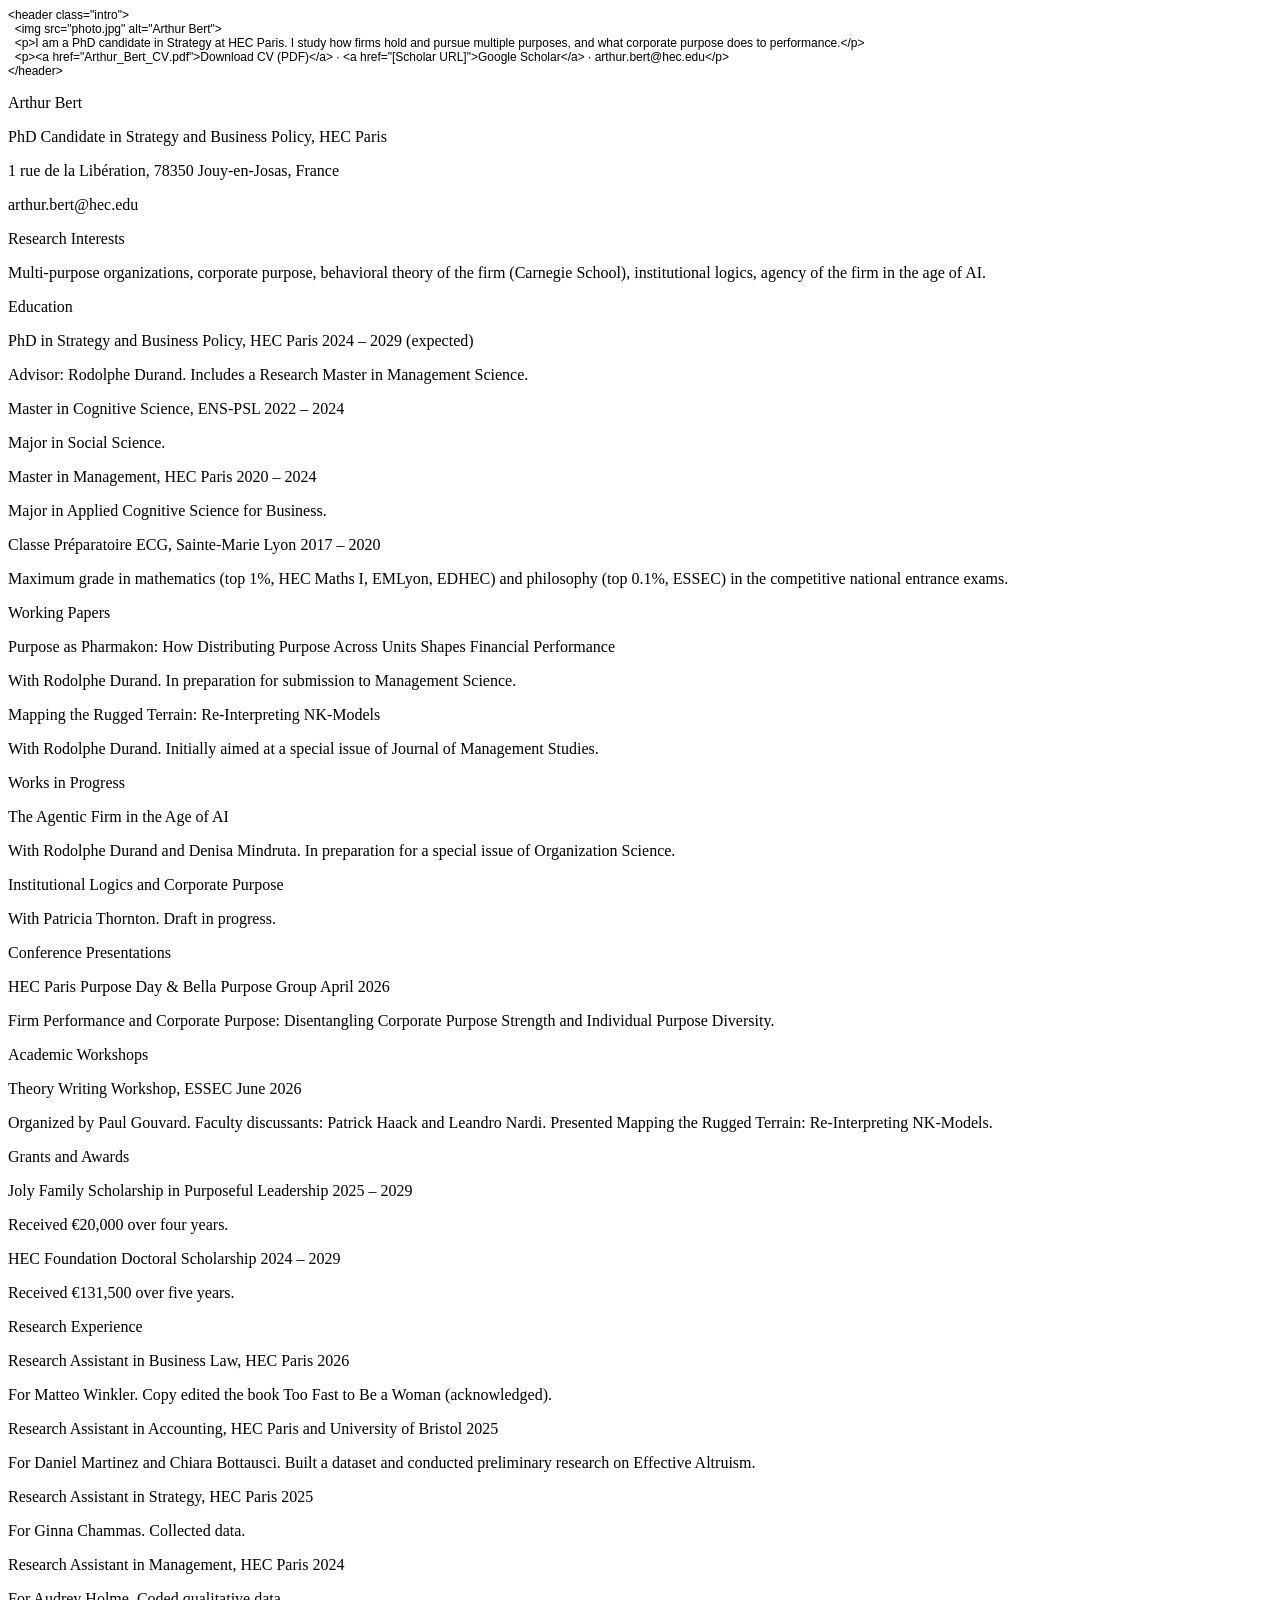
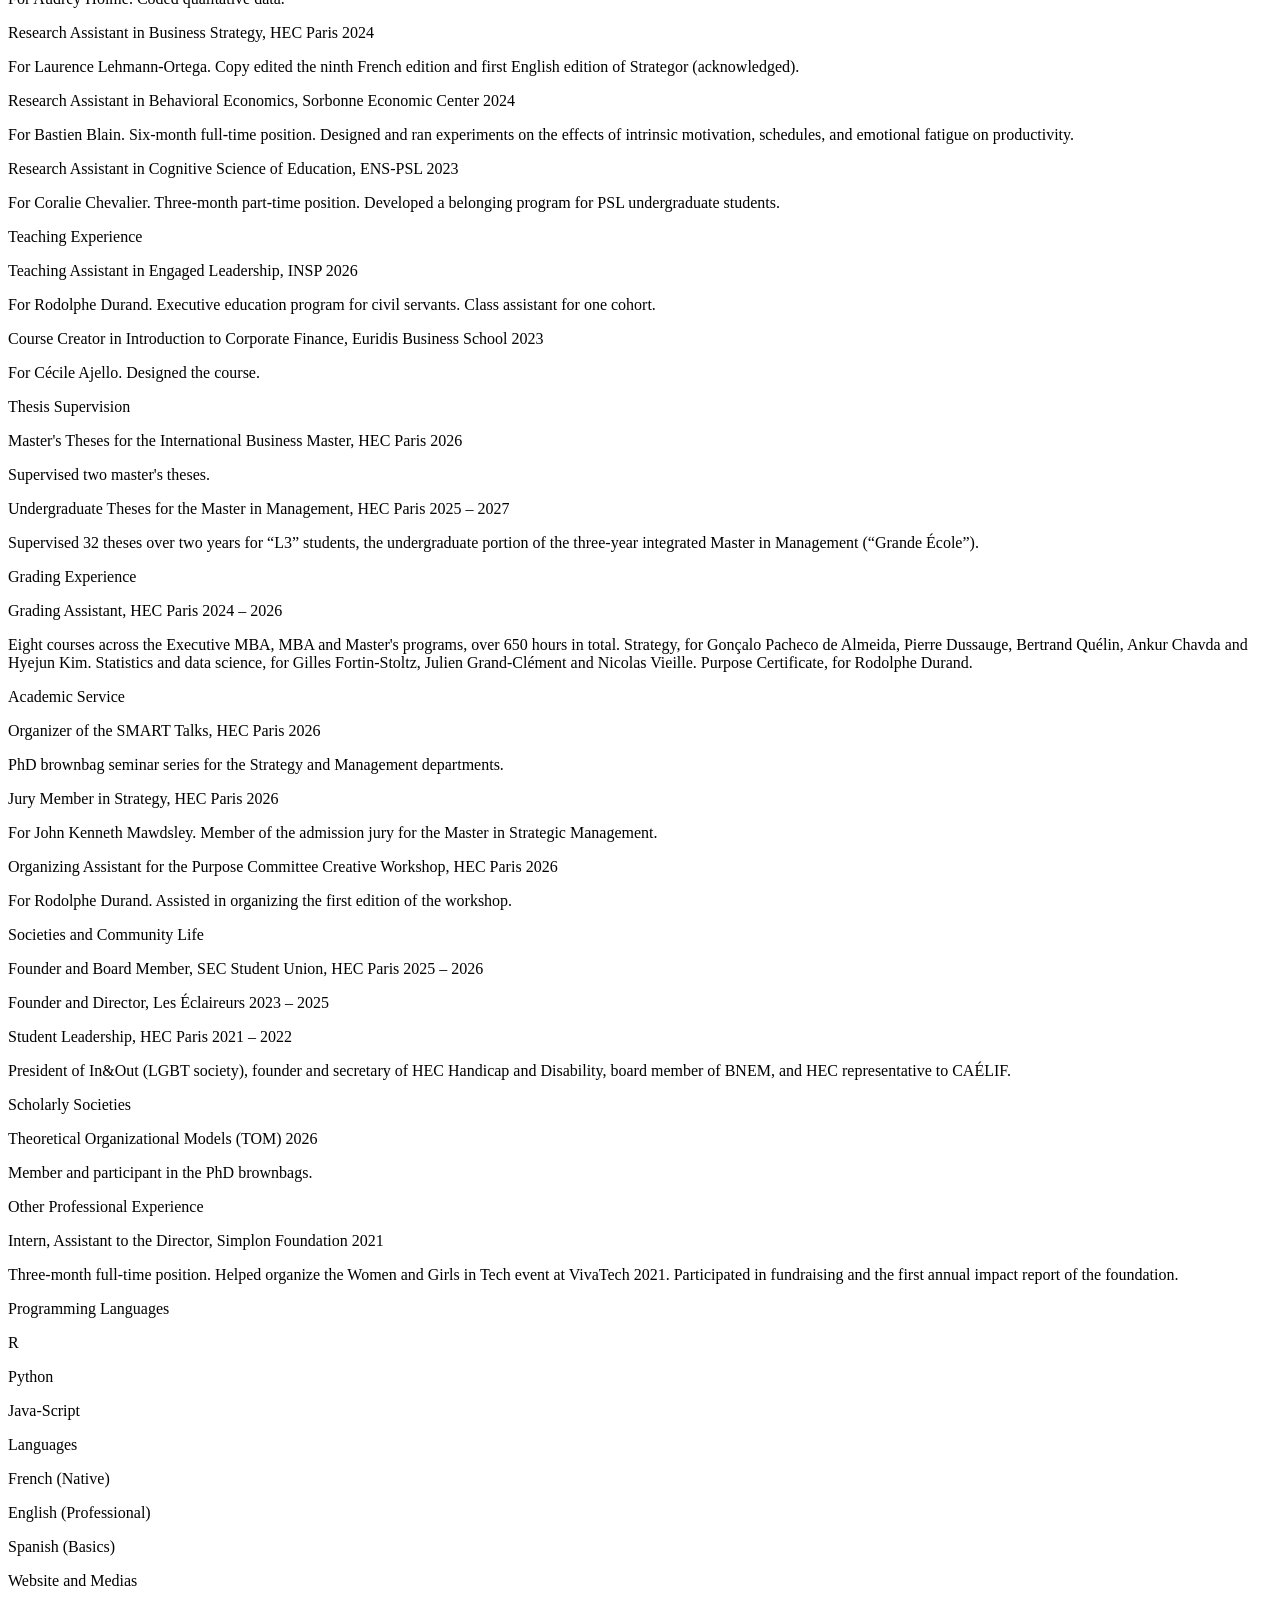
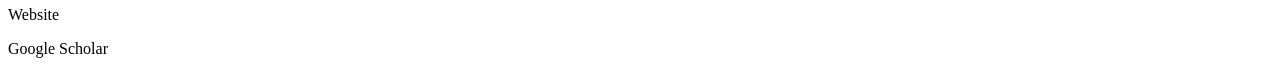
==== index.html @ 5ebb6bac "Add files via upload" ====
<!DOCTYPE html>
<html xmlns="http://www.w3.org/1999/xhtml">
<head>
  <meta charset="utf-8" />
  <meta name="generator" content="pandoc 3.12.1" />
  <meta name="viewport" content="width=device-width, initial-scale=1.0, user-scalable=yes" />
  <title>Arthur Bert</title>
  <style>
    /* Default styles provided by pandoc.
    ** See https://pandoc.org/MANUAL.html#variables-for-html for config info.
    */
    span.smallcaps{font-variant: small-caps;}
    div.columns{display: flex; gap: 1.5em;}
    div.column{flex: auto;}
    @media screen {
    div.columns{gap: min(4vw, 1.5em);}
    div.column{overflow-x: auto;}
    }
    div.hanging-indent{margin-left: 1.5em; text-indent: -1.5em;}
    /* The extra [class] is a hack that increases specificity enough to
       override a similar rule in reveal.js */
    ul.task-list[class]{list-style: none;}
    ul.task-list li input[type="checkbox"] {
      font-size: inherit;
      width: 0.8em;
      margin: 0 0.8em 0.2em -1.6em;
      vertical-align: middle;
    }
  </style>
  <link rel="stylesheet" href="style.css" />
</head>
<body>
<!DOCTYPE html PUBLIC "-//W3C//DTD HTML 4.01//EN" "http://www.w3.org/TR/html4/strict.dtd">
<html>
<head>
  <meta http-equiv="Content-Type" content="text/html; charset=utf-8">
  <meta http-equiv="Content-Style-Type" content="text/css">
  <title></title>
  <meta name="Generator" content="Cocoa HTML Writer">
  <meta name="CocoaVersion" content="2685.7">
  <style type="text/css">
    p.p1 {margin: 0.0px 0.0px 0.0px 0.0px; font: 12.0px Helvetica; -webkit-text-stroke: #000000}
    span.s1 {font-kerning: none}
  </style>
</head>
<body>
<p class="p1"><span class="s1">&lt;header class="intro"&gt;</span></p>
<p class="p1"><span class="s1"><span class="Apple-converted-space">  </span>&lt;img src="photo.jpg" alt="Arthur Bert"&gt;</span></p>
<p class="p1"><span class="s1"><span class="Apple-converted-space">  </span>&lt;p&gt;I am a PhD candidate in Strategy at HEC Paris. I study how firms hold and pursue multiple purposes, and what corporate purpose does to performance.&lt;/p&gt;</span></p>
<p class="p1"><span class="s1"><span class="Apple-converted-space">  </span>&lt;p&gt;&lt;a href="Arthur_Bert_CV.pdf"&gt;Download CV (PDF)&lt;/a&gt; · &lt;a href="[Scholar URL]"&gt;Google Scholar&lt;/a&gt; · arthur.bert@hec.edu&lt;/p&gt;</span></p>
<p class="p1"><span class="s1">&lt;/header&gt;</span></p>
</body>
</html>
<div data-custom-style="CV Name">
<p>Arthur Bert</p>
</div>
<div data-custom-style="CV Contact">
<p>PhD Candidate in Strategy and Business Policy, HEC Paris</p>
</div>
<div data-custom-style="CV Contact">
<p>1 rue de la Libération, 78350 Jouy-en-Josas, France</p>
</div>
<div data-custom-style="CV Contact">
<p>arthur.bert@hec.edu</p>
</div>
<div data-custom-style="CV Section Title">
<p>Research Interests</p>
</div>
<div data-custom-style="CV Paragraph Text">
<p>Multi-purpose organizations, corporate purpose, behavioral theory of
the firm (Carnegie School), institutional logics, agency of the firm in
the age of AI.</p>
</div>
<div data-custom-style="CV Section Title">
<p>Education</p>
</div>
<div data-custom-style="CV Line">
<p><span data-custom-style="CV Line Title">PhD in Strategy and Business
Policy, HEC Paris</span> <span data-custom-style="CV Dates">2024 – 2029
(expected)</span></p>
</div>
<div data-custom-style="CV Line Text">
<p>Advisor: <span data-custom-style="CV Professor">Rodolphe
Durand</span>. Includes a Research Master in Management Science.</p>
</div>
<div data-custom-style="CV Line">
<p><span data-custom-style="CV Line Title">Master in Cognitive Science,
ENS-PSL</span> <span data-custom-style="CV Dates">2022 – 2024</span></p>
</div>
<div data-custom-style="CV Line Text">
<p>Major in Social Science.</p>
</div>
<div data-custom-style="CV Line">
<p><span data-custom-style="CV Line Title">Master in Management, HEC
Paris</span> <span data-custom-style="CV Dates">2020 – 2024</span></p>
</div>
<div data-custom-style="CV Line Text">
<p>Major in Applied Cognitive Science for Business.</p>
</div>
<div data-custom-style="CV Line">
<p><span data-custom-style="CV Line Title">Classe Préparatoire ECG,
Sainte-Marie Lyon</span> <span data-custom-style="CV Dates">2017 –
2020</span></p>
</div>
<div data-custom-style="CV Line Text">
<p>Maximum grade in mathematics (top 1%, HEC Maths I, EMLyon, EDHEC) and
philosophy (top 0.1%, ESSEC) in the competitive national entrance
exams.</p>
</div>
<div data-custom-style="CV Section Title">
<p>Working Papers</p>
</div>
<div data-custom-style="CV Line">
<p><span data-custom-style="CV Line Title">Purpose as Pharmakon: How
Distributing Purpose Across Units Shapes Financial
Performance</span></p>
</div>
<div data-custom-style="CV Line Text">
<p>With <span data-custom-style="CV Professor">Rodolphe Durand</span>.
In preparation for submission to <span
data-custom-style="Emphasis">Management Science</span>.</p>
</div>
<div data-custom-style="CV Line">
<p><span data-custom-style="CV Line Title">Mapping the Rugged Terrain:
Re-Interpreting NK-Models</span></p>
</div>
<div data-custom-style="CV Line Text">
<p>With <span data-custom-style="CV Professor">Rodolphe Durand</span>.
Initially aimed at a special issue of <span
data-custom-style="Emphasis">Journal of Management Studies</span>.</p>
</div>
<div data-custom-style="CV Section Title">
<p>Works in Progress</p>
</div>
<div data-custom-style="CV Line">
<p><span data-custom-style="CV Line Title">The Agentic Firm in the Age
of AI</span></p>
</div>
<div data-custom-style="CV Line Text">
<p>With <span data-custom-style="CV Professor">Rodolphe Durand</span>
and <span data-custom-style="CV Professor">Denisa Mindruta</span>. In
preparation for a special issue of <span
data-custom-style="Emphasis">Organization Science</span>.</p>
</div>
<div data-custom-style="CV Line">
<p><span data-custom-style="CV Line Title">Institutional Logics and
Corporate Purpose</span></p>
</div>
<div data-custom-style="CV Line Text">
<p>With <span data-custom-style="CV Professor">Patricia Thornton</span>.
Draft in progress.</p>
</div>
<div data-custom-style="CV Section Title">
<p>Conference Presentations</p>
</div>
<div data-custom-style="CV Line">
<p><span data-custom-style="CV Line Title">HEC Paris Purpose Day &amp;
Bella Purpose Group</span> <span data-custom-style="CV Dates">April
2026</span></p>
</div>
<div data-custom-style="CV Line Text">
<p><span data-custom-style="Emphasis">Firm Performance and Corporate
Purpose: Disentangling Corporate Purpose Strength and Individual Purpose
Diversity</span>.</p>
</div>
<div data-custom-style="CV Section Title">
<p>Academic Workshops</p>
</div>
<div data-custom-style="CV Line">
<p><span data-custom-style="CV Line Title">Theory Writing Workshop,
ESSEC</span> <span data-custom-style="CV Dates">June 2026</span></p>
</div>
<div data-custom-style="CV Line Text">
<p>Organized by <span data-custom-style="CV Professor">Paul
Gouvard</span>. Faculty discussants: <span
data-custom-style="CV Professor">Patrick Haack</span> and <span
data-custom-style="CV Professor">Leandro Nardi</span>. Presented <span
data-custom-style="Emphasis">Mapping the Rugged Terrain: Re-Interpreting
NK-Models</span>.</p>
</div>
<div data-custom-style="CV Section Title">
<p>Grants and Awards</p>
</div>
<div data-custom-style="CV Line">
<p><span data-custom-style="CV Line Title">Joly Family Scholarship in
Purposeful Leadership</span> <span data-custom-style="CV Dates">2025 –
2029</span></p>
</div>
<div data-custom-style="CV Line Text">
<p>Received €20,000 over four years.</p>
</div>
<div data-custom-style="CV Line">
<p><span data-custom-style="CV Line Title">HEC Foundation Doctoral
Scholarship</span> <span data-custom-style="CV Dates">2024 –
2029</span></p>
</div>
<div data-custom-style="CV Line Text">
<p>Received €131,500 over five years.</p>
</div>
<div data-custom-style="CV Section Title">
<p>Research Experience</p>
</div>
<div data-custom-style="CV Line">
<p><span data-custom-style="CV Line Title">Research Assistant in
Business Law, HEC Paris</span> <span
data-custom-style="CV Dates">2026</span></p>
</div>
<div data-custom-style="CV Line Text">
<p>For <span data-custom-style="CV Professor">Matteo Winkler</span>.
Copy edited the book <span data-custom-style="Emphasis">Too Fast to Be a
Woman</span> (acknowledged).</p>
</div>
<div data-custom-style="CV Line">
<p><span data-custom-style="CV Line Title">Research Assistant in
Accounting, HEC Paris and University of Bristol</span> <span
data-custom-style="CV Dates">2025</span></p>
</div>
<div data-custom-style="CV Line Text">
<p>For <span data-custom-style="CV Professor">Daniel Martinez</span> and
<span data-custom-style="CV Professor">Chiara Bottausci</span>. Built a
dataset and conducted preliminary research on Effective Altruism.</p>
</div>
<div data-custom-style="CV Line">
<p><span data-custom-style="CV Line Title">Research Assistant in
Strategy, HEC Paris</span> <span
data-custom-style="CV Dates">2025</span></p>
</div>
<div data-custom-style="CV Line Text">
<p>For <span data-custom-style="CV Professor">Ginna Chammas</span>.
Collected data.</p>
</div>
<div data-custom-style="CV Line">
<p><span data-custom-style="CV Line Title">Research Assistant in
Management, HEC Paris</span> <span
data-custom-style="CV Dates">2024</span></p>
</div>
<div data-custom-style="CV Line Text">
<p>For <span data-custom-style="CV Professor">Audrey Holme</span>. Coded
qualitative data.</p>
</div>
<div data-custom-style="CV Line">
<p><span data-custom-style="CV Line Title">Research Assistant in
Business Strategy, HEC Paris</span> <span
data-custom-style="CV Dates">2024</span></p>
</div>
<div data-custom-style="CV Line Text">
<p>For <span data-custom-style="CV Professor">Laurence
Lehmann-Ortega</span>. Copy edited the ninth French edition and first
English edition of <span data-custom-style="Emphasis">Strategor</span>
(acknowledged).</p>
</div>
<div data-custom-style="CV Line">
<p><span data-custom-style="CV Line Title">Research Assistant in
Behavioral Economics, Sorbonne Economic Center</span> <span
data-custom-style="CV Dates">2024</span></p>
</div>
<div data-custom-style="CV Line Text">
<p>For <span data-custom-style="CV Professor">Bastien Blain</span>.
Six-month full-time position. Designed and ran experiments on the
effects of intrinsic motivation, schedules, and emotional fatigue on
productivity.</p>
</div>
<div data-custom-style="CV Line">
<p><span data-custom-style="CV Line Title">Research Assistant in
Cognitive Science of Education, ENS-PSL</span> <span
data-custom-style="CV Dates">2023</span></p>
</div>
<div data-custom-style="CV Line Text">
<p>For <span data-custom-style="CV Professor">Coralie Chevalier</span>.
Three-month part-time position. Developed a belonging program for PSL
undergraduate students.</p>
</div>
<div data-custom-style="CV Section Title">
<p>Teaching Experience</p>
</div>
<div data-custom-style="CV Line">
<p><span data-custom-style="CV Line Title">Teaching Assistant in Engaged
Leadership, INSP</span> <span
data-custom-style="CV Dates">2026</span></p>
</div>
<div data-custom-style="CV Line Text">
<p>For <span data-custom-style="CV Professor">Rodolphe Durand</span>.
Executive education program for civil servants. Class assistant for one
cohort.</p>
</div>
<div data-custom-style="CV Line">
<p><span data-custom-style="CV Line Title">Course Creator in
Introduction to Corporate Finance, Euridis Business School</span> <span
data-custom-style="CV Dates">2023</span></p>
</div>
<div data-custom-style="CV Line Text">
<p>For <span data-custom-style="CV Professor">Cécile Ajello</span>.
Designed the course.</p>
</div>
<div data-custom-style="CV Section Title">
<p>Thesis Supervision</p>
</div>
<div data-custom-style="CV Line">
<p><span data-custom-style="CV Line Title">Master's Theses for the
International Business Master, HEC Paris</span> <span
data-custom-style="CV Dates">2026</span></p>
</div>
<div data-custom-style="CV Line Text">
<p>Supervised two master's theses.</p>
</div>
<div data-custom-style="CV Line">
<p><span data-custom-style="CV Line Title">Undergraduate Theses for the
Master in Management, HEC Paris</span> <span
data-custom-style="CV Dates">2025 – 2027</span></p>
</div>
<div data-custom-style="CV Line Text">
<p>Supervised 32 theses over two years for “L3” students, the
undergraduate portion of the three-year integrated Master in Management
(“Grande École”).</p>
</div>
<div data-custom-style="CV Section Title">
<p>Grading Experience</p>
</div>
<div data-custom-style="CV Line">
<p><span data-custom-style="CV Line Title">Grading Assistant, HEC
Paris</span> <span data-custom-style="CV Dates">2024 – 2026</span></p>
</div>
<div data-custom-style="CV Line Text">
<p>Eight courses across the Executive MBA, MBA and Master's programs,
over 650 hours in total. Strategy, for <span
data-custom-style="CV Professor">Gonçalo Pacheco de Almeida</span>,
<span data-custom-style="CV Professor">Pierre Dussauge</span>, <span
data-custom-style="CV Professor">Bertrand Quélin</span>, <span
data-custom-style="CV Professor">Ankur Chavda</span> and <span
data-custom-style="CV Professor">Hyejun Kim</span>. Statistics and data
science, for <span data-custom-style="CV Professor">Gilles
Fortin-Stoltz</span>, <span data-custom-style="CV Professor">Julien
Grand-Clément</span> and <span data-custom-style="CV Professor">Nicolas
Vieille</span>. Purpose Certificate, for <span
data-custom-style="CV Professor">Rodolphe Durand</span>.</p>
</div>
<div data-custom-style="CV Section Title">
<p>Academic Service</p>
</div>
<div data-custom-style="CV Line">
<p><span data-custom-style="CV Line Title">Organizer of the SMART Talks,
HEC Paris</span> <span data-custom-style="CV Dates">2026</span></p>
</div>
<div data-custom-style="CV Line Text">
<p>PhD brownbag seminar series for the Strategy and Management
departments.</p>
</div>
<div data-custom-style="CV Line">
<p><span data-custom-style="CV Line Title">Jury Member in Strategy, HEC
Paris</span> <span data-custom-style="CV Dates">2026</span></p>
</div>
<div data-custom-style="CV Line Text">
<p>For <span data-custom-style="CV Professor">John Kenneth
Mawdsley</span>. Member of the admission jury for the Master in
Strategic Management.</p>
</div>
<div data-custom-style="CV Line">
<p><span data-custom-style="CV Line Title">Organizing Assistant for the
Purpose Committee Creative Workshop, HEC Paris</span> <span
data-custom-style="CV Dates">2026</span></p>
</div>
<div data-custom-style="CV Line Text">
<p>For <span data-custom-style="CV Professor">Rodolphe Durand</span>.
Assisted in organizing the first edition of the workshop.</p>
</div>
<div data-custom-style="CV Section Title">
<p>Societies and Community Life</p>
</div>
<div data-custom-style="CV Line">
<p><span data-custom-style="CV Line Title">Founder and Board Member, SEC
Student Union, HEC Paris</span> <span data-custom-style="CV Dates">2025
– 2026</span></p>
</div>
<div data-custom-style="CV Line">
<p><span data-custom-style="CV Line Title">Founder and Director, Les
Éclaireurs</span> <span data-custom-style="CV Dates">2023 –
2025</span></p>
</div>
<div data-custom-style="CV Line">
<p><span data-custom-style="CV Line Title">Student Leadership, HEC
Paris</span> <span data-custom-style="CV Dates">2021 – 2022</span></p>
</div>
<div data-custom-style="CV Line Text">
<p>President of In&amp;Out (LGBT society), founder and secretary of HEC
Handicap and Disability, board member of BNEM, and HEC representative to
CAÉLIF.</p>
</div>
<div data-custom-style="CV Section Title">
<p>Scholarly Societies</p>
</div>
<div data-custom-style="CV Line">
<p><span data-custom-style="CV Line Title">Theoretical Organizational
Models (TOM)</span> <span data-custom-style="CV Dates">2026</span></p>
</div>
<div data-custom-style="CV Line Text">
<p>Member and participant in the PhD brownbags.</p>
</div>
<div data-custom-style="CV Section Title">
<p>Other Professional Experience</p>
</div>
<div data-custom-style="CV Line">
<p><span data-custom-style="CV Line Title">Intern, Assistant to the
Director, Simplon Foundation</span> <span
data-custom-style="CV Dates">2021</span></p>
</div>
<div data-custom-style="CV Line Text">
<p>Three-month full-time position. Helped organize the Women and Girls
in Tech event at VivaTech 2021. Participated in fundraising and the
first annual impact report of the foundation.</p>
</div>
<div data-custom-style="CV Section Title">
<p>Programming Languages</p>
</div>
<div data-custom-style="CV Line">
<p><span data-custom-style="CV Line Title">R</span></p>
</div>
<div data-custom-style="CV Line Text">
<p><span data-custom-style="CV Line Title">Python</span></p>
</div>
<div data-custom-style="CV Line">
<p><span data-custom-style="CV Line Title">Java-Script</span></p>
</div>
<div data-custom-style="CV Section Title">
<p>Languages</p>
</div>
<div data-custom-style="CV Line">
<p>French (Native)</p>
</div>
<div data-custom-style="CV Line Text">
<p>English (Professional)</p>
</div>
<div data-custom-style="CV Line">
<p>Spanish (Basics)</p>
</div>
<div data-custom-style="CV Section Title">
<p>Website and Medias</p>
</div>
<div data-custom-style="CV Line">
<p>Website</p>
</div>
<div data-custom-style="CV Line Text">
<p>Google Scholar</p>
</div>
</body>
</html>
---- style.css ----
<!DOCTYPE html PUBLIC "-//W3C//DTD HTML 4.01//EN" "http://www.w3.org/TR/html4/strict.dtd">
<html>
<head>
  <meta http-equiv="Content-Type" content="text/html; charset=utf-8">
  <meta http-equiv="Content-Style-Type" content="text/css">
  <title></title>
  <meta name="Generator" content="Cocoa HTML Writer">
  <meta name="CocoaVersion" content="2685.7">
  <style type="text/css">
    p.p1 {margin: 0.0px 0.0px 0.0px 0.0px; font: 12.0px Helvetica}
  </style>
</head>
<body>
<p class="p1">body { max-width: 760px; margin: 3rem auto; padding: 0 16px; font: 17px/1.5 Georgia, serif; color: #222; }</p>
<p class="p1">.intro img { width: 140px; border-radius: 50%; float: right; margin-left: 1rem; }</p>
<p class="p1">[data-custom-style="CV Name"] p { font-size: 2rem; font-variant: small-caps; text-align: center; margin: 0; }</p>
<p class="p1">[data-custom-style="CV Contact"] p { text-align: center; margin: 0; }</p>
<p class="p1">[data-custom-style="CV Section Title"] p { font-variant: small-caps; font-weight: bold; border-bottom: 1px solid #222; margin: 2rem 0 .5rem; }</p>
<p class="p1">[data-custom-style="CV Line"] p { display: flex; justify-content: space-between; gap: 1rem; margin: .8rem 0 0; }</p>
<p class="p1">[data-custom-style="CV Line Title"] { font-weight: bold; }</p>
<p class="p1">[data-custom-style="CV Dates"] { font-style: italic; white-space: nowrap; }</p>
<p class="p1">[data-custom-style="CV Line Text"] p { margin: 0 0 0 1.5rem; }</p>
<p class="p1">[data-custom-style="CV Professor"] { font-variant: small-caps; }</p>
<p class="p1">[data-custom-style="CV Placeholder"] { display: none; }</p>
<p class="p1">@media (max-width: 600px) { [data-custom-style="CV Line"] p { flex-direction: column; gap: 0; } .intro img { float: none; } }</p>
</body>
</html>
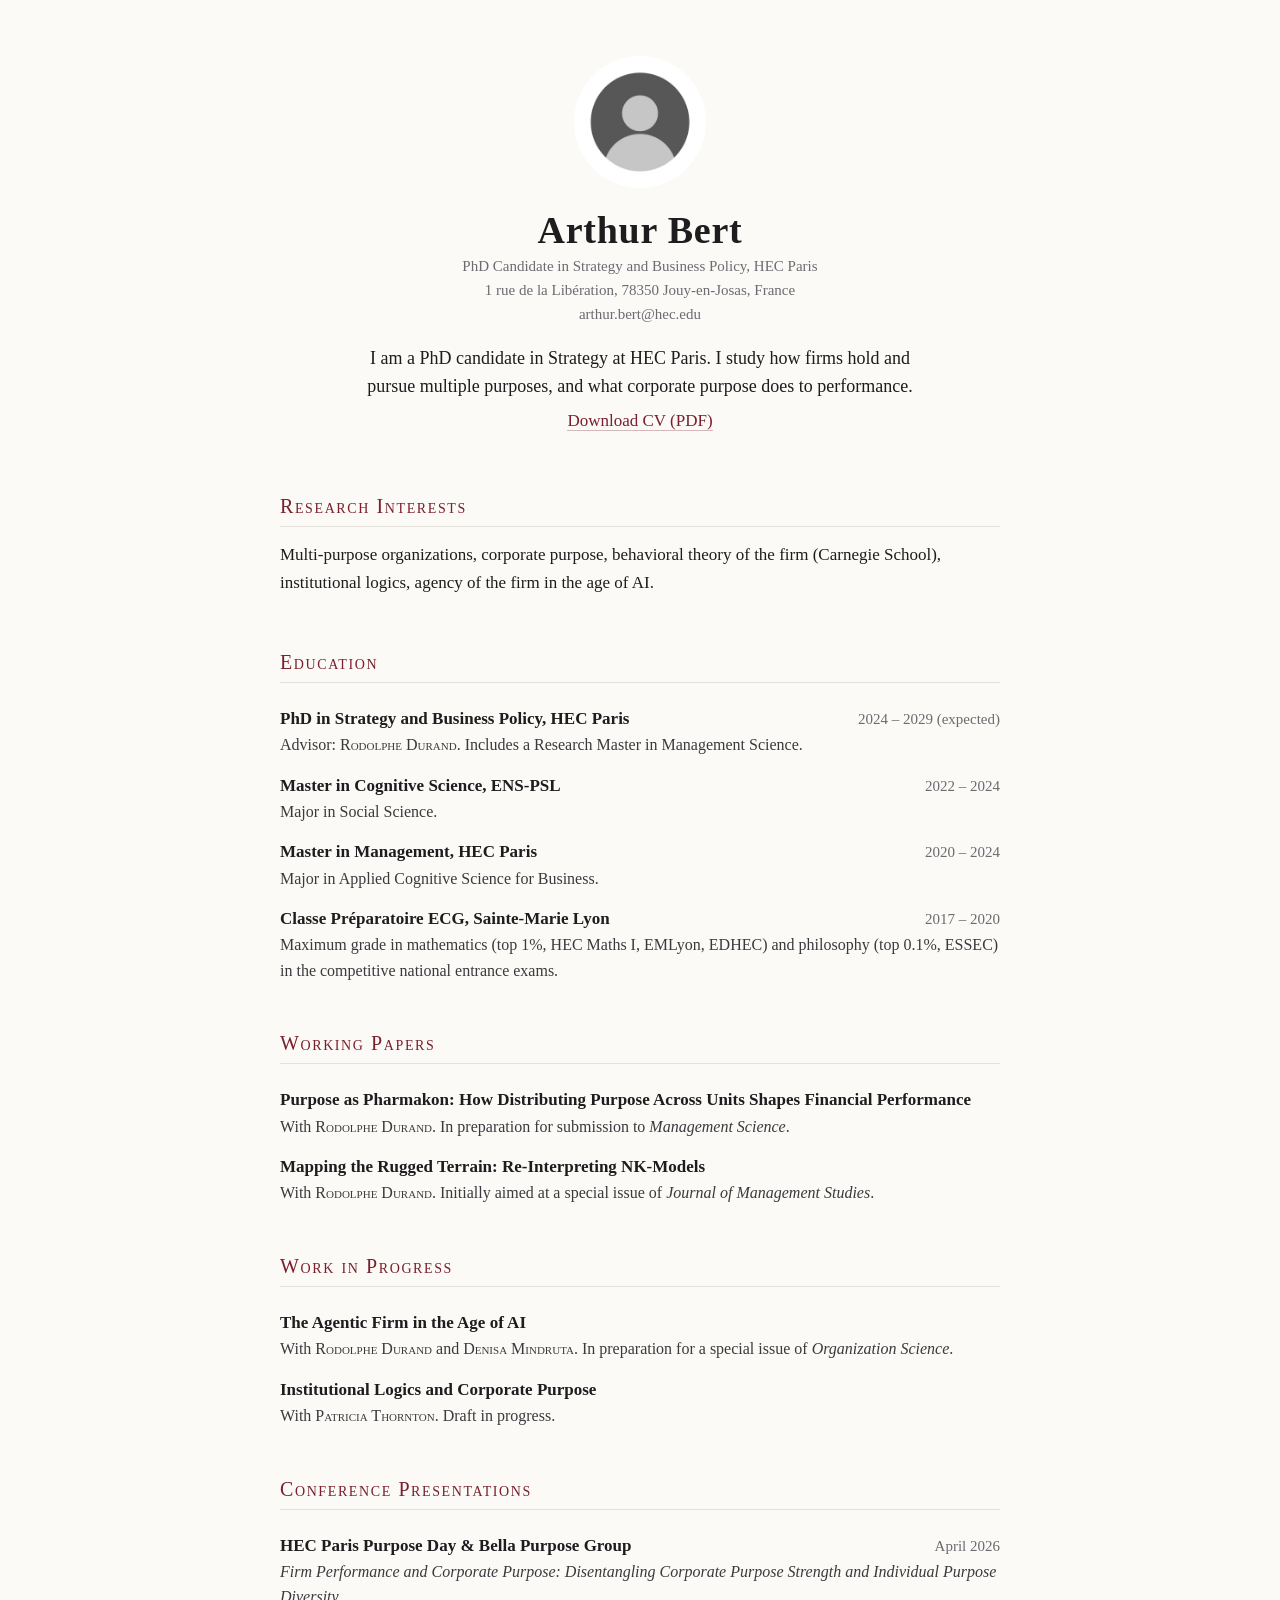
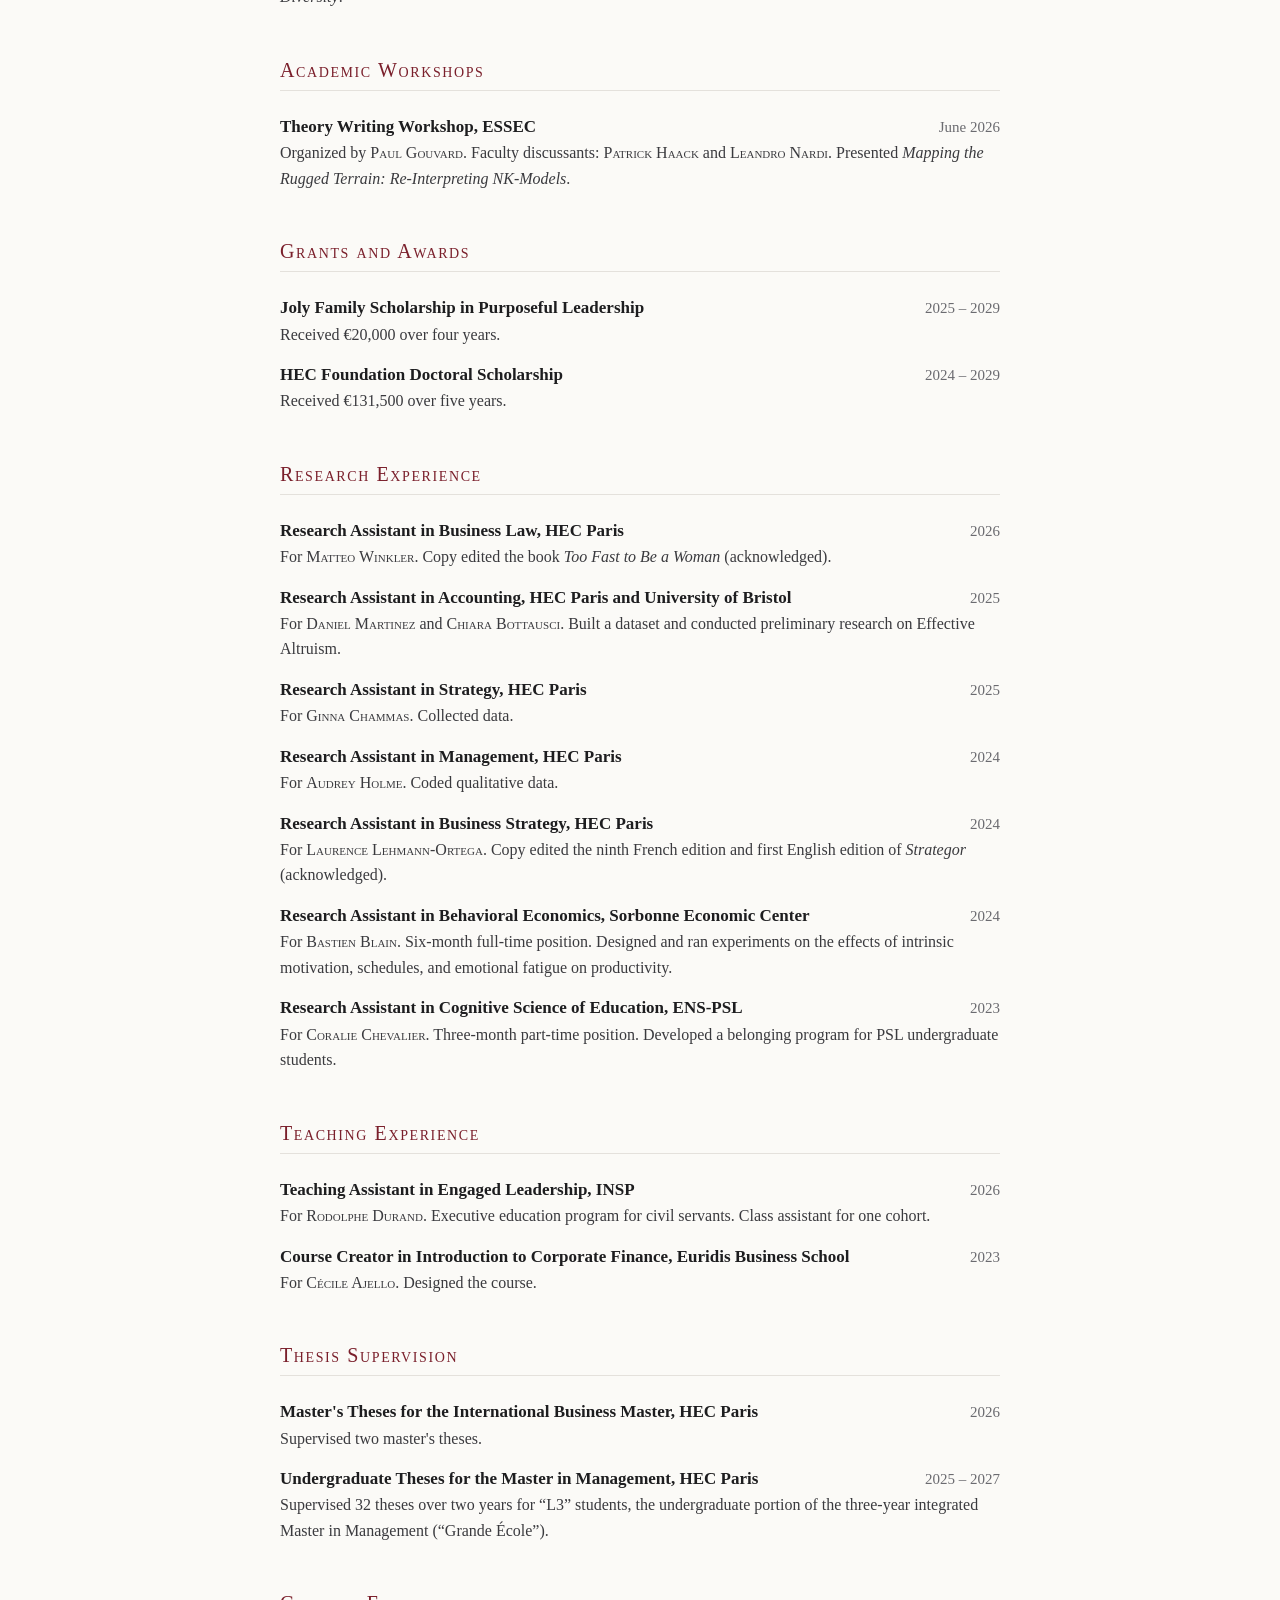
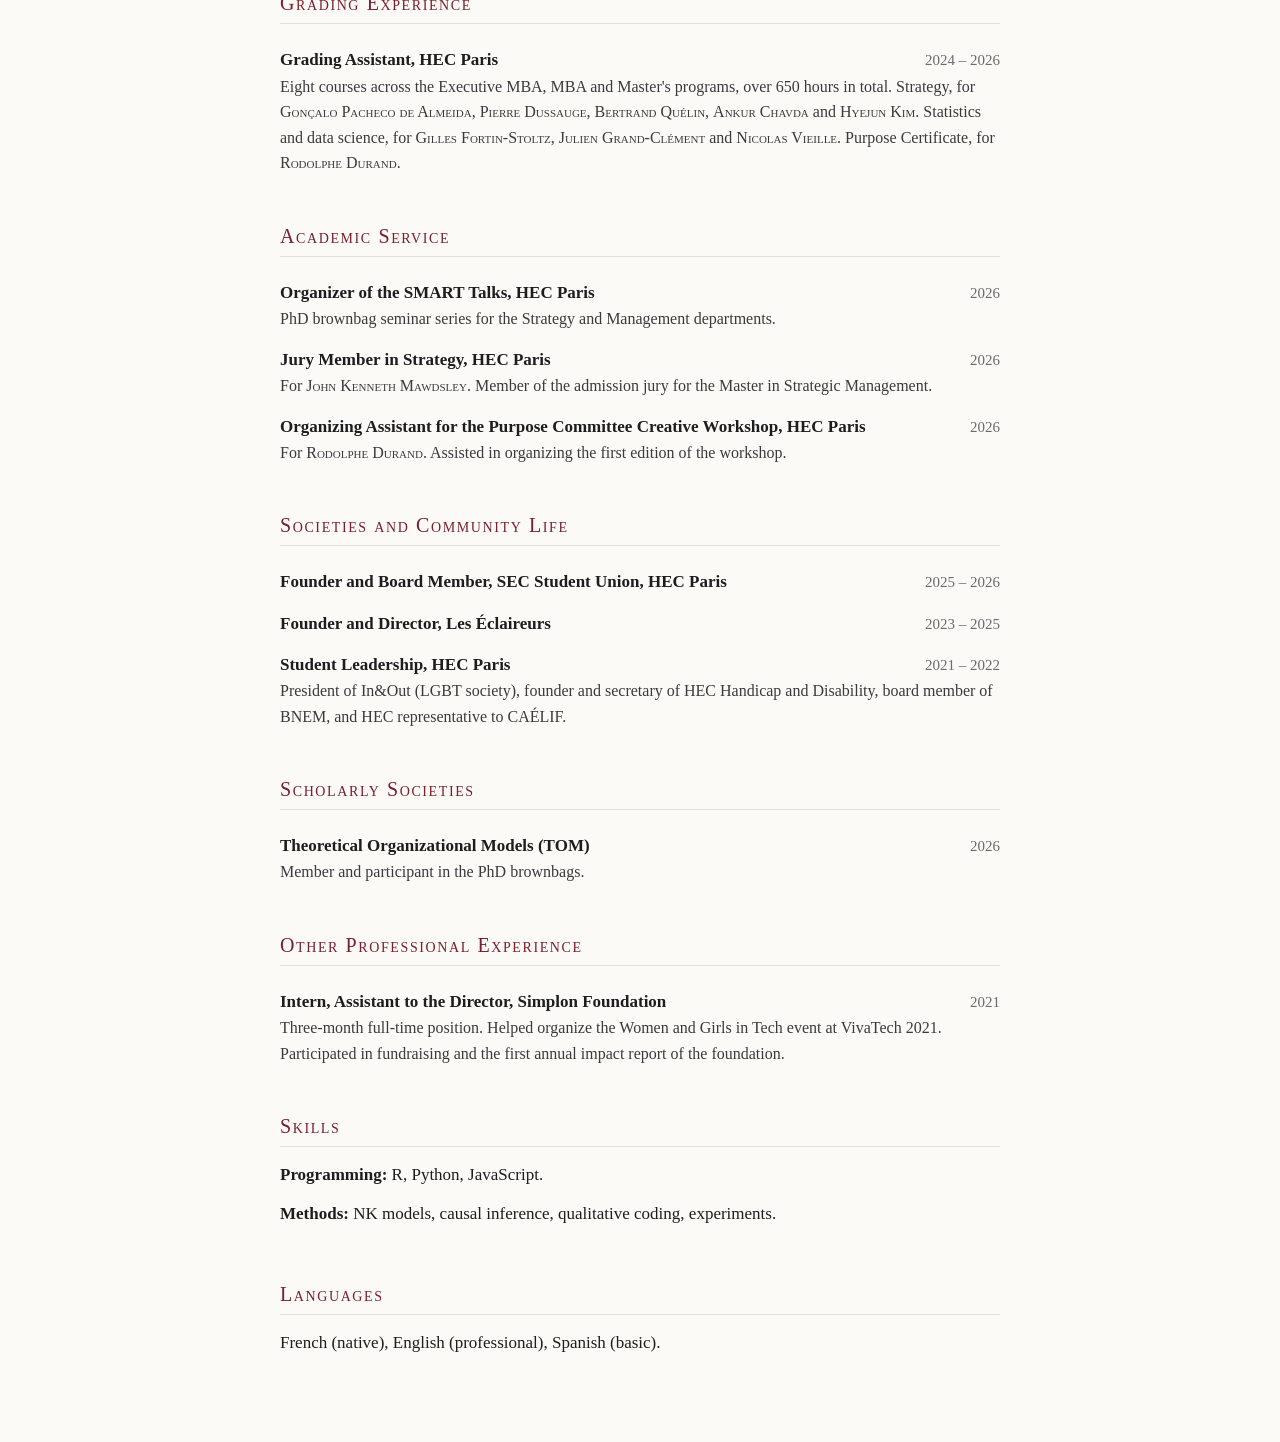
==== commit d8046087: "Add files via upload Update Style and CV" ====
--- a/index.html
+++ b/index.html
@@ -30,27 +30,11 @@
   <link rel="stylesheet" href="style.css" />
 </head>
 <body>
-<!DOCTYPE html PUBLIC "-//W3C//DTD HTML 4.01//EN" "http://www.w3.org/TR/html4/strict.dtd">
-<html>
-<head>
-  <meta http-equiv="Content-Type" content="text/html; charset=utf-8">
-  <meta http-equiv="Content-Style-Type" content="text/css">
-  <title></title>
-  <meta name="Generator" content="Cocoa HTML Writer">
-  <meta name="CocoaVersion" content="2685.7">
-  <style type="text/css">
-    p.p1 {margin: 0.0px 0.0px 0.0px 0.0px; font: 12.0px Helvetica; -webkit-text-stroke: #000000}
-    span.s1 {font-kerning: none}
-  </style>
-</head>
-<body>
-<p class="p1"><span class="s1">&lt;header class="intro"&gt;</span></p>
-<p class="p1"><span class="s1"><span class="Apple-converted-space">  </span>&lt;img src="photo.jpg" alt="Arthur Bert"&gt;</span></p>
-<p class="p1"><span class="s1"><span class="Apple-converted-space">  </span>&lt;p&gt;I am a PhD candidate in Strategy at HEC Paris. I study how firms hold and pursue multiple purposes, and what corporate purpose does to performance.&lt;/p&gt;</span></p>
-<p class="p1"><span class="s1"><span class="Apple-converted-space">  </span>&lt;p&gt;&lt;a href="Arthur_Bert_CV.pdf"&gt;Download CV (PDF)&lt;/a&gt; · &lt;a href="[Scholar URL]"&gt;Google Scholar&lt;/a&gt; · arthur.bert@hec.edu&lt;/p&gt;</span></p>
-<p class="p1"><span class="s1">&lt;/header&gt;</span></p>
-</body>
-</html>
+<header class="intro">
+  <img src="photo.jpg" alt="Arthur Bert">
+  <p class="bio">I am a PhD candidate in Strategy at HEC Paris. I study how firms hold and pursue multiple purposes, and what corporate purpose does to performance.</p>
+  <p class="links"><a href="Arthur_Bert_CV.pdf">Download CV (PDF)</a></p>
+</header>
 <div data-custom-style="CV Name">
 <p>Arthur Bert</p>
 </div>
@@ -62,6 +46,9 @@
 </div>
 <div data-custom-style="CV Contact">
 <p>arthur.bert@hec.edu</p>
+</div>
+<div data-custom-style="CV Contact">
+<p><span data-custom-style="CV Placeholder">[website URL]</span></p>
 </div>
 <div data-custom-style="CV Section Title">
 <p>Research Interests</p>
@@ -130,7 +117,7 @@
 data-custom-style="Emphasis">Journal of Management Studies</span>.</p>
 </div>
 <div data-custom-style="CV Section Title">
-<p>Works in Progress</p>
+<p>Work in Progress</p>
 </div>
 <div data-custom-style="CV Line">
 <p><span data-custom-style="CV Line Title">The Agentic Firm in the Age
@@ -409,37 +396,21 @@
 first annual impact report of the foundation.</p>
 </div>
 <div data-custom-style="CV Section Title">
-<p>Programming Languages</p>
-</div>
-<div data-custom-style="CV Line">
-<p><span data-custom-style="CV Line Title">R</span></p>
-</div>
-<div data-custom-style="CV Line Text">
-<p><span data-custom-style="CV Line Title">Python</span></p>
-</div>
-<div data-custom-style="CV Line">
-<p><span data-custom-style="CV Line Title">Java-Script</span></p>
+<p>Skills</p>
+</div>
+<div data-custom-style="CV Paragraph Text">
+<p><span data-custom-style="CV Line Title">Programming:</span> R,
+Python, JavaScript.</p>
+</div>
+<div data-custom-style="CV Paragraph Text">
+<p><span data-custom-style="CV Line Title">Methods:</span> NK models,
+causal inference, qualitative coding, experiments.</p>
 </div>
 <div data-custom-style="CV Section Title">
 <p>Languages</p>
 </div>
-<div data-custom-style="CV Line">
-<p>French (Native)</p>
-</div>
-<div data-custom-style="CV Line Text">
-<p>English (Professional)</p>
-</div>
-<div data-custom-style="CV Line">
-<p>Spanish (Basics)</p>
-</div>
-<div data-custom-style="CV Section Title">
-<p>Website and Medias</p>
-</div>
-<div data-custom-style="CV Line">
-<p>Website</p>
-</div>
-<div data-custom-style="CV Line Text">
-<p>Google Scholar</p>
+<div data-custom-style="CV Paragraph Text">
+<p>French (native), English (professional), Spanish (basic).</p>
 </div>
 </body>
 </html>
--- a/style.css
+++ b/style.css
@@ -1,27 +1,23 @@
-<!DOCTYPE html PUBLIC "-//W3C//DTD HTML 4.01//EN" "http://www.w3.org/TR/html4/strict.dtd">
-<html>
-<head>
-  <meta http-equiv="Content-Type" content="text/html; charset=utf-8">
-  <meta http-equiv="Content-Style-Type" content="text/css">
-  <title></title>
-  <meta name="Generator" content="Cocoa HTML Writer">
-  <meta name="CocoaVersion" content="2685.7">
-  <style type="text/css">
-    p.p1 {margin: 0.0px 0.0px 0.0px 0.0px; font: 12.0px Helvetica}
-  </style>
-</head>
-<body>
-<p class="p1">body { max-width: 760px; margin: 3rem auto; padding: 0 16px; font: 17px/1.5 Georgia, serif; color: #222; }</p>
-<p class="p1">.intro img { width: 140px; border-radius: 50%; float: right; margin-left: 1rem; }</p>
-<p class="p1">[data-custom-style="CV Name"] p { font-size: 2rem; font-variant: small-caps; text-align: center; margin: 0; }</p>
-<p class="p1">[data-custom-style="CV Contact"] p { text-align: center; margin: 0; }</p>
-<p class="p1">[data-custom-style="CV Section Title"] p { font-variant: small-caps; font-weight: bold; border-bottom: 1px solid #222; margin: 2rem 0 .5rem; }</p>
-<p class="p1">[data-custom-style="CV Line"] p { display: flex; justify-content: space-between; gap: 1rem; margin: .8rem 0 0; }</p>
-<p class="p1">[data-custom-style="CV Line Title"] { font-weight: bold; }</p>
-<p class="p1">[data-custom-style="CV Dates"] { font-style: italic; white-space: nowrap; }</p>
-<p class="p1">[data-custom-style="CV Line Text"] p { margin: 0 0 0 1.5rem; }</p>
-<p class="p1">[data-custom-style="CV Professor"] { font-variant: small-caps; }</p>
-<p class="p1">[data-custom-style="CV Placeholder"] { display: none; }</p>
-<p class="p1">@media (max-width: 600px) { [data-custom-style="CV Line"] p { flex-direction: column; gap: 0; } .intro img { float: none; } }</p>
-</body>
-</html>
+:root { --ink: #1d1d1f; --muted: #6b6b70; --accent: #7a1f2b; --rule: #e4e1dc; --bg: #fbfaf7; }
+html { background: var(--bg); }
+body { max-width: 720px; margin: 0 auto; padding: 56px 20px 80px; font: 17px/1.6 "Iowan Old Style", Palatino, Georgia, serif; color: var(--ink); display: flex; flex-direction: column; }
+p { margin: 0; }
+a { color: var(--accent); text-decoration: none; border-bottom: 1px solid rgba(122,31,43,.3); }
+a:hover { border-bottom-color: var(--accent); }
+.intro { display: contents; }
+.intro img { order: -3; width: 132px; height: 132px; object-fit: cover; border-radius: 50%; align-self: center; margin-bottom: 20px; }
+[data-custom-style="CV Name"], [data-custom-style="CV Contact"] { order: -2; }
+.intro .bio { order: -1; text-align: center; max-width: 560px; align-self: center; margin: 18px 0 6px; font-size: 18px; }
+.intro .links { order: -1; text-align: center; margin-bottom: 12px; }
+[data-custom-style="CV Name"] p { font-size: 38px; font-weight: 600; letter-spacing: .02em; line-height: 1.2; text-align: center; }
+[data-custom-style="CV Contact"] p { text-align: center; color: var(--muted); font-size: 15px; }
+[data-custom-style="CV Section Title"] p { font-variant: small-caps; letter-spacing: .08em; font-size: 20px; color: var(--accent); border-bottom: 1px solid var(--rule); padding-bottom: 4px; margin: 44px 0 8px; }
+[data-custom-style="CV Paragraph Text"] p { margin: 6px 0; }
+[data-custom-style="CV Line"] p { display: flex; justify-content: space-between; align-items: baseline; gap: 16px; margin: 14px 0 0; }
+[data-custom-style="CV Line Title"] { font-weight: 600; }
+[data-custom-style="CV Dates"] { color: var(--muted); font-size: 15px; white-space: nowrap; }
+[data-custom-style="CV Line Text"] p { color: #3a3a3e; font-size: 16px; }
+[data-custom-style="CV Professor"] { font-variant: small-caps; }
+[data-custom-style="Emphasis"] { font-style: italic; }
+[data-custom-style="CV Placeholder"] { display: none; }
+@media (max-width: 600px) { body { padding-top: 32px; } [data-custom-style="CV Name"] p { font-size: 30px; } [data-custom-style="CV Line"] p { flex-direction: column; gap: 0; } }
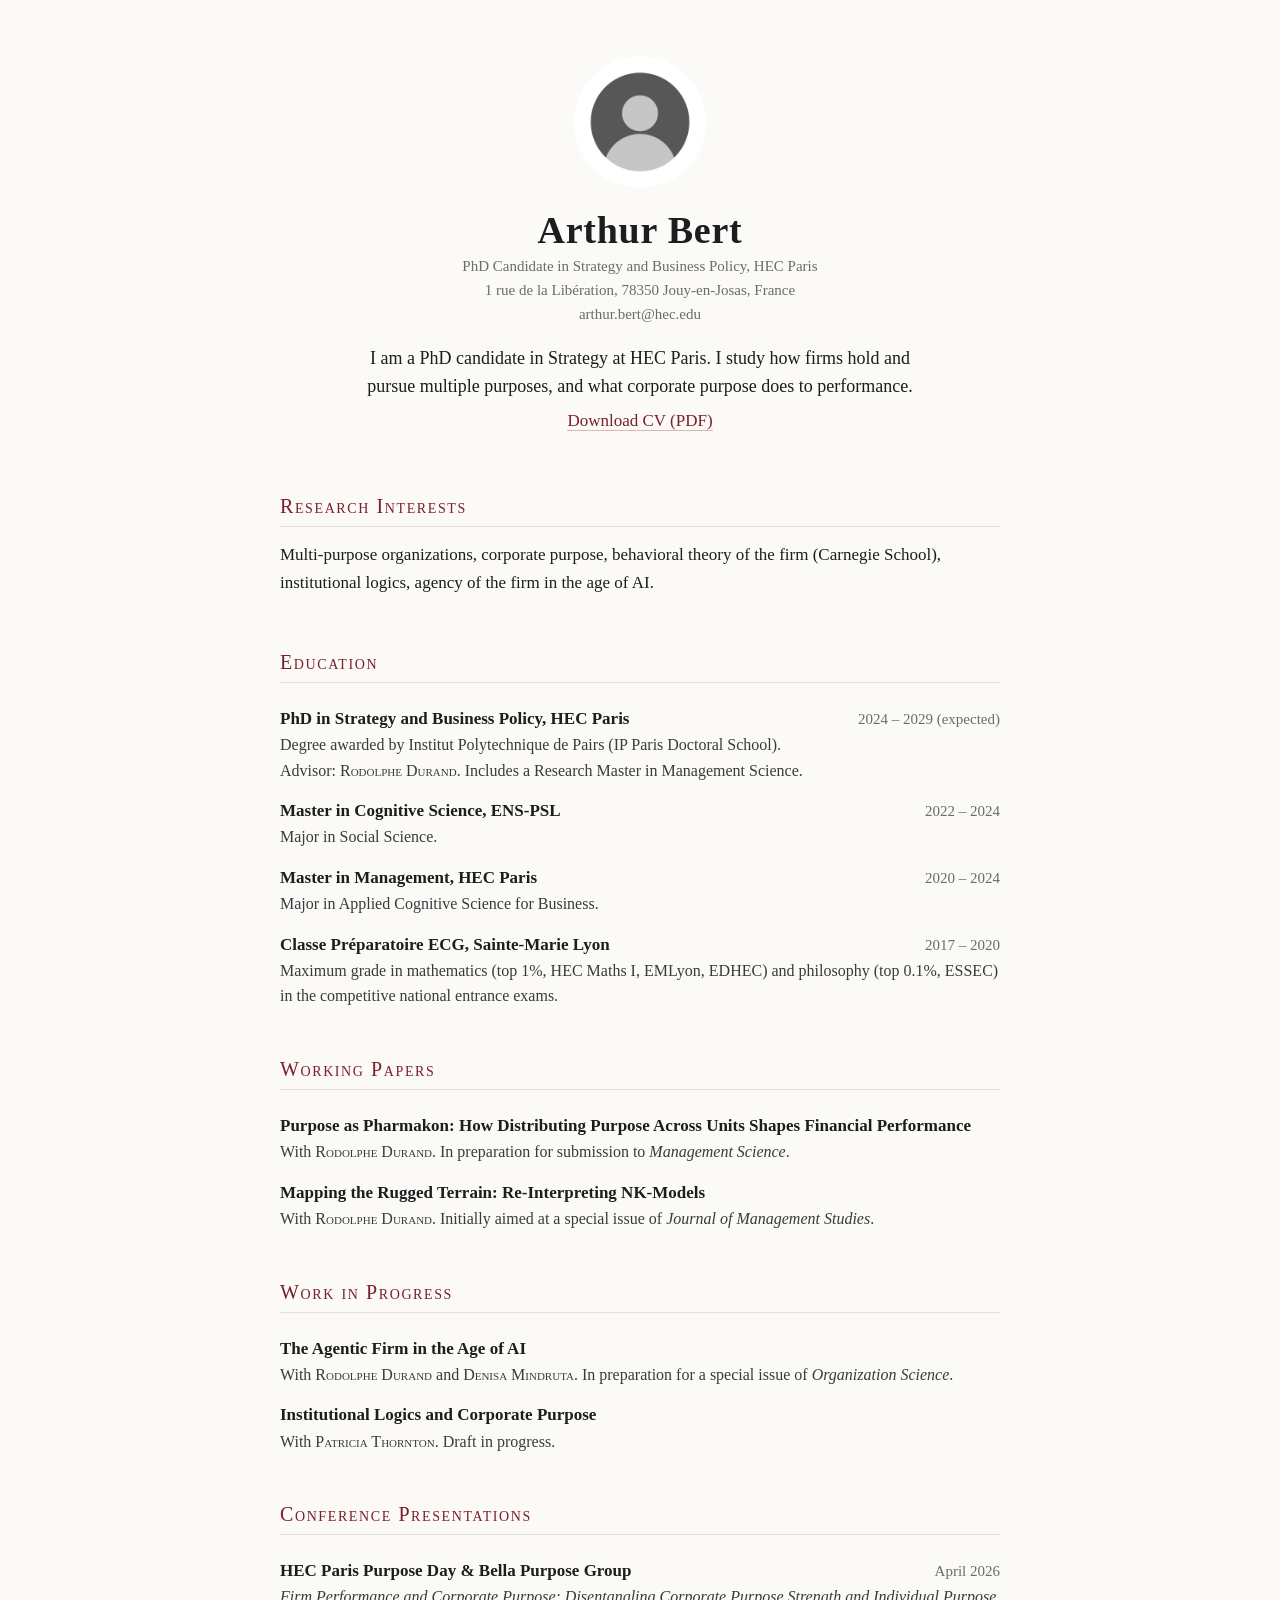
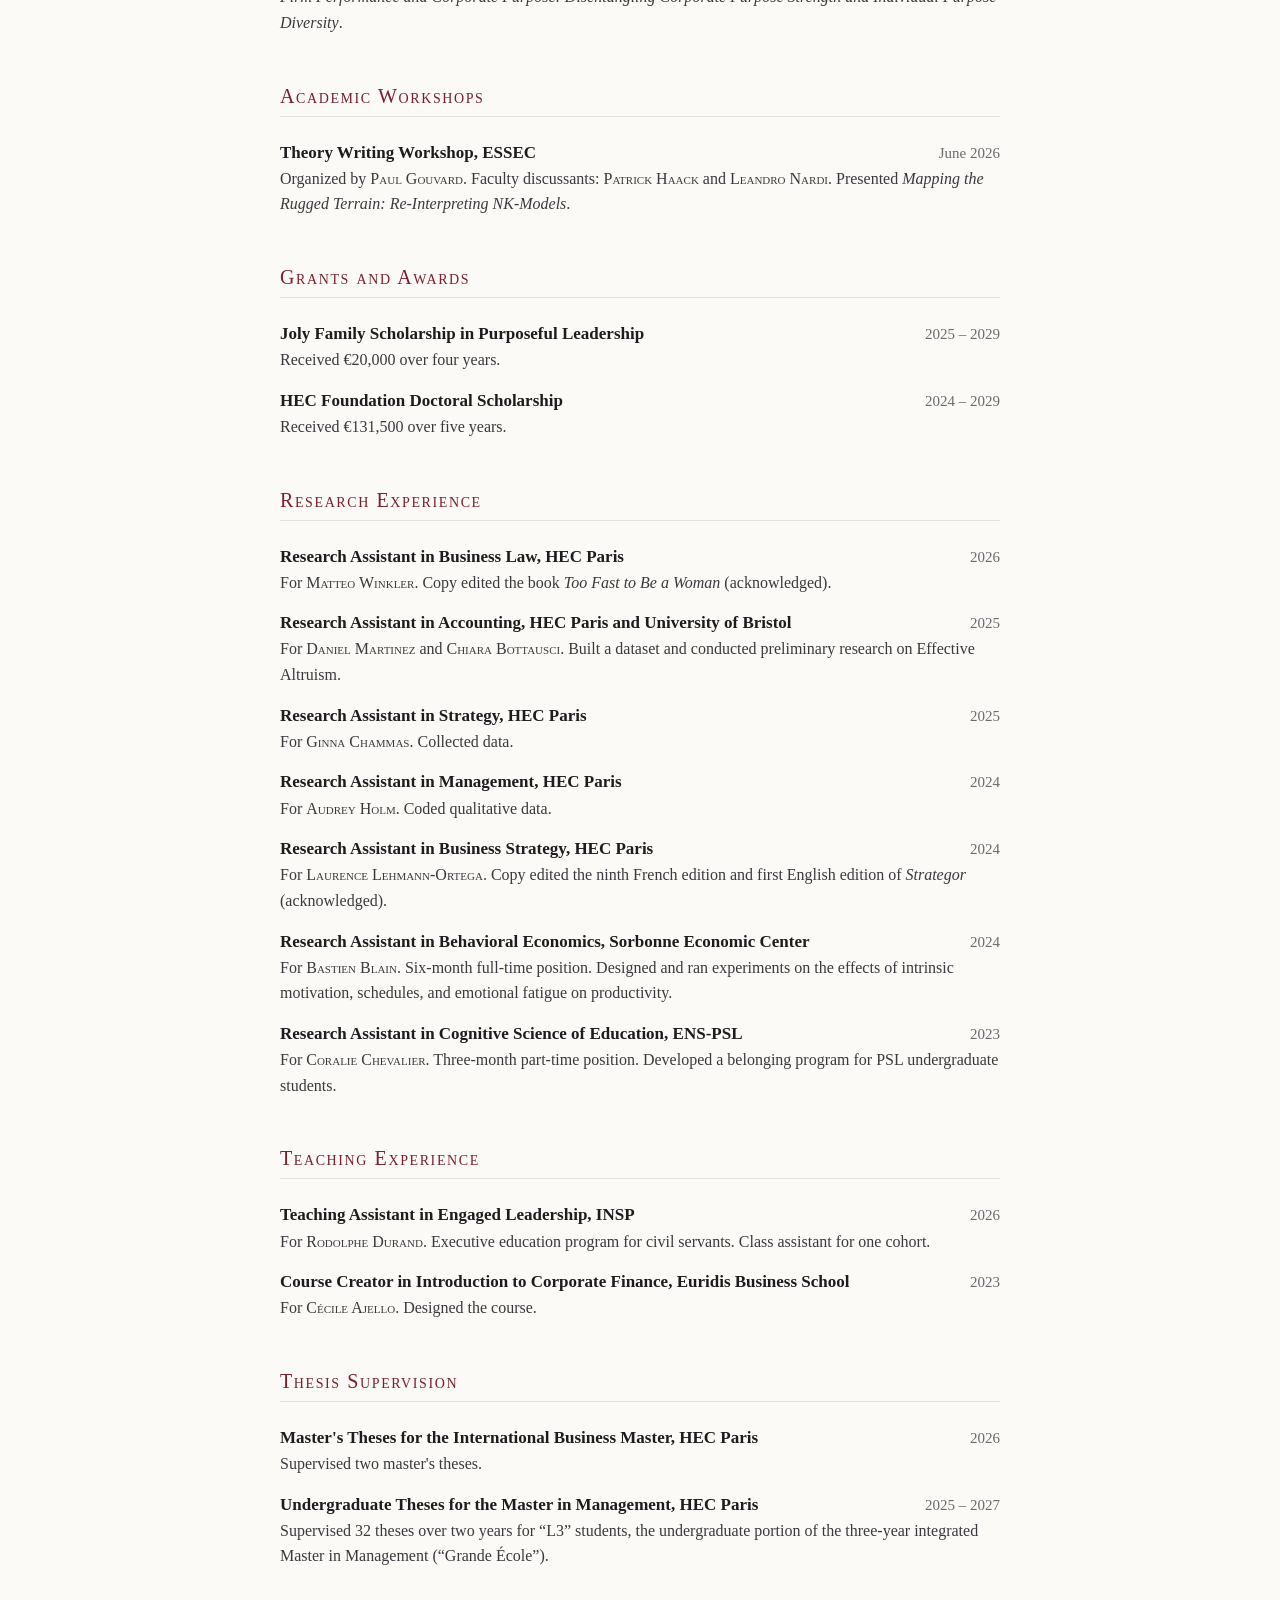
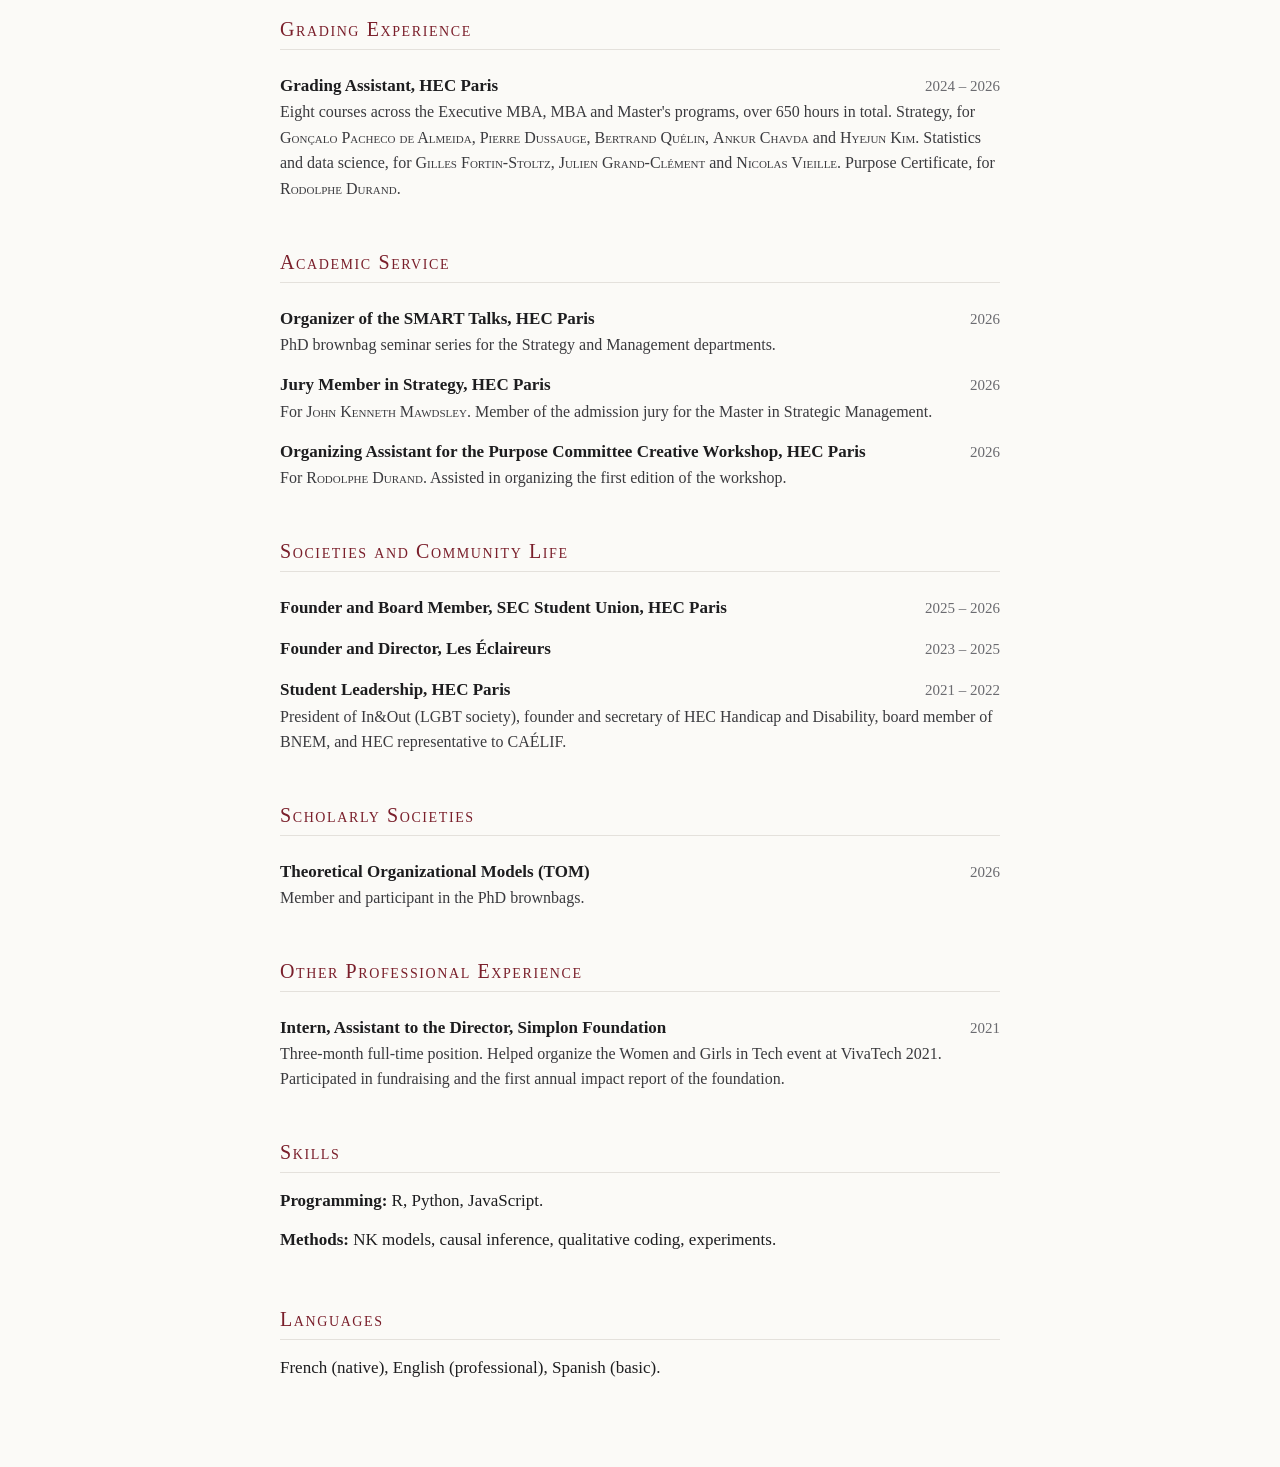
==== commit 27cddaf2: "Add files via upload" ====
--- a/index.html
+++ b/index.html
@@ -1,10 +1,10 @@
 <!DOCTYPE html>
-<html xmlns="http://www.w3.org/1999/xhtml">
+<html xmlns="http://www.w3.org/1999/xhtml" lang="en" xml:lang="en">
 <head>
   <meta charset="utf-8" />
   <meta name="generator" content="pandoc 3.12.1" />
   <meta name="viewport" content="width=device-width, initial-scale=1.0, user-scalable=yes" />
-  <title>Arthur Bert</title>
+  <title>Arthur Bert | PhD Candidate in Strategy, HEC Paris</title>
   <style>
     /* Default styles provided by pandoc.
     ** See https://pandoc.org/MANUAL.html#variables-for-html for config info.
@@ -28,6 +28,15 @@
     }
   </style>
   <link rel="stylesheet" href="style.css" />
+  <meta name="description" content="Arthur Bert, PhD candidate in Strategy at HEC Paris. Research on corporate purpose, multi-purpose organizations, and the behavioral theory of the firm.">
+  <meta property="og:title" content="Arthur Bert, PhD Candidate in Strategy, HEC Paris">
+  <meta property="og:description" content="Research on corporate purpose, multi-purpose organizations, and the behavioral theory of the firm.">
+  <meta property="og:url" content="https://arthur-bert.github.io/">
+  <meta property="og:image" content="https://arthur-bert.github.io/photo.jpg">
+  <link rel="canonical" href="https://arthur-bert.github.io/">
+  <script type="application/ld+json">
+  {"@context":"https://schema.org","@type":"Person","name":"Arthur Bert","jobTitle":"PhD Candidate in Strategy","affiliation":{"@type":"CollegeOrUniversity","name":"HEC Paris"},"url":"https://arthur-bert.github.io/","sameAs":[]}
+  </script>
 </head>
 <body>
 <header class="intro">
@@ -48,7 +57,8 @@
 <p>arthur.bert@hec.edu</p>
 </div>
 <div data-custom-style="CV Contact">
-<p><span data-custom-style="CV Placeholder">[website URL]</span></p>
+<p><span
+data-custom-style="CV Placeholder">https://arthur-bert.github.io/</span></p>
 </div>
 <div data-custom-style="CV Section Title">
 <p>Research Interests</p>
@@ -67,8 +77,10 @@
 (expected)</span></p>
 </div>
 <div data-custom-style="CV Line Text">
-<p>Advisor: <span data-custom-style="CV Professor">Rodolphe
-Durand</span>. Includes a Research Master in Management Science.</p>
+<p>Degree awarded by Institut Polytechnique de Pairs (IP Paris Doctoral
+School).<br />
+Advisor: <span data-custom-style="CV Professor">Rodolphe Durand</span>.
+Includes a Research Master in Management Science.</p>
 </div>
 <div data-custom-style="CV Line">
 <p><span data-custom-style="CV Line Title">Master in Cognitive Science,
@@ -222,7 +234,7 @@
 data-custom-style="CV Dates">2024</span></p>
 </div>
 <div data-custom-style="CV Line Text">
-<p>For <span data-custom-style="CV Professor">Audrey Holme</span>. Coded
+<p>For <span data-custom-style="CV Professor">Audrey Holm</span>. Coded
 qualitative data.</p>
 </div>
 <div data-custom-style="CV Line">
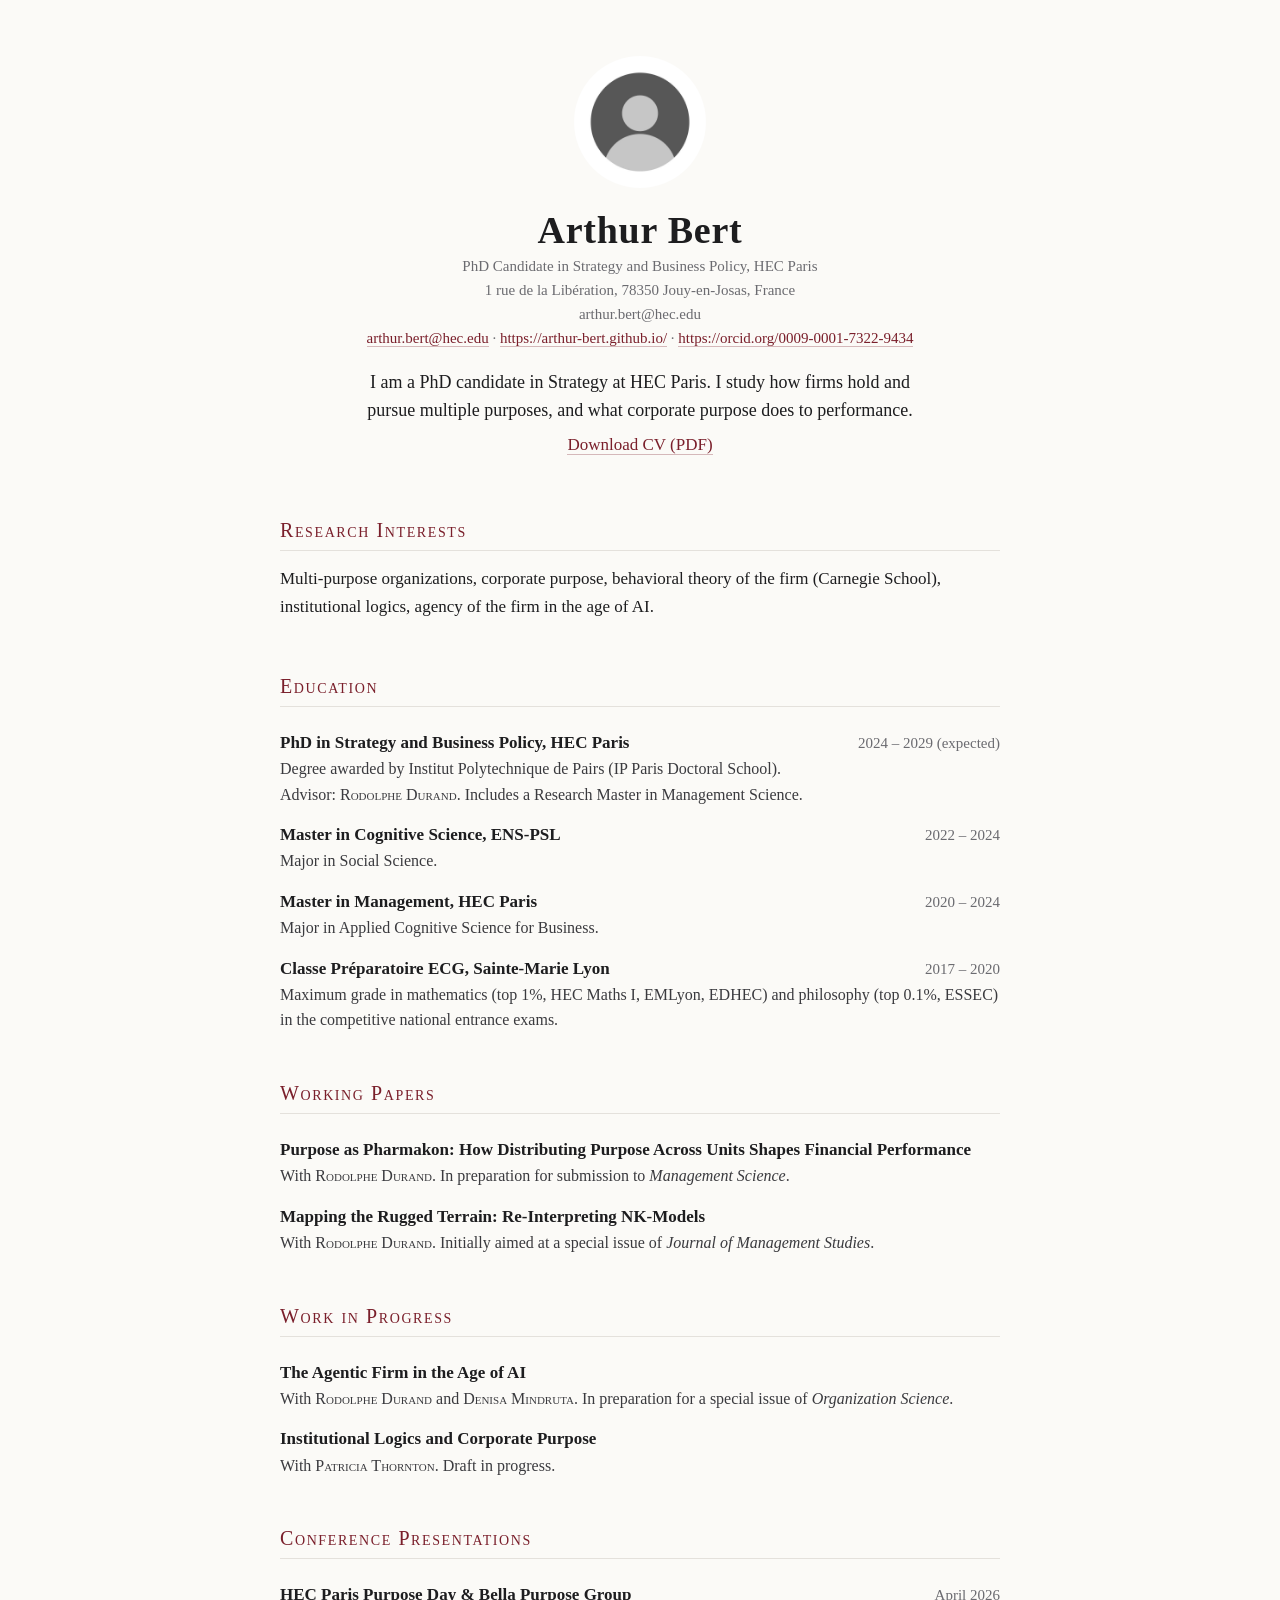
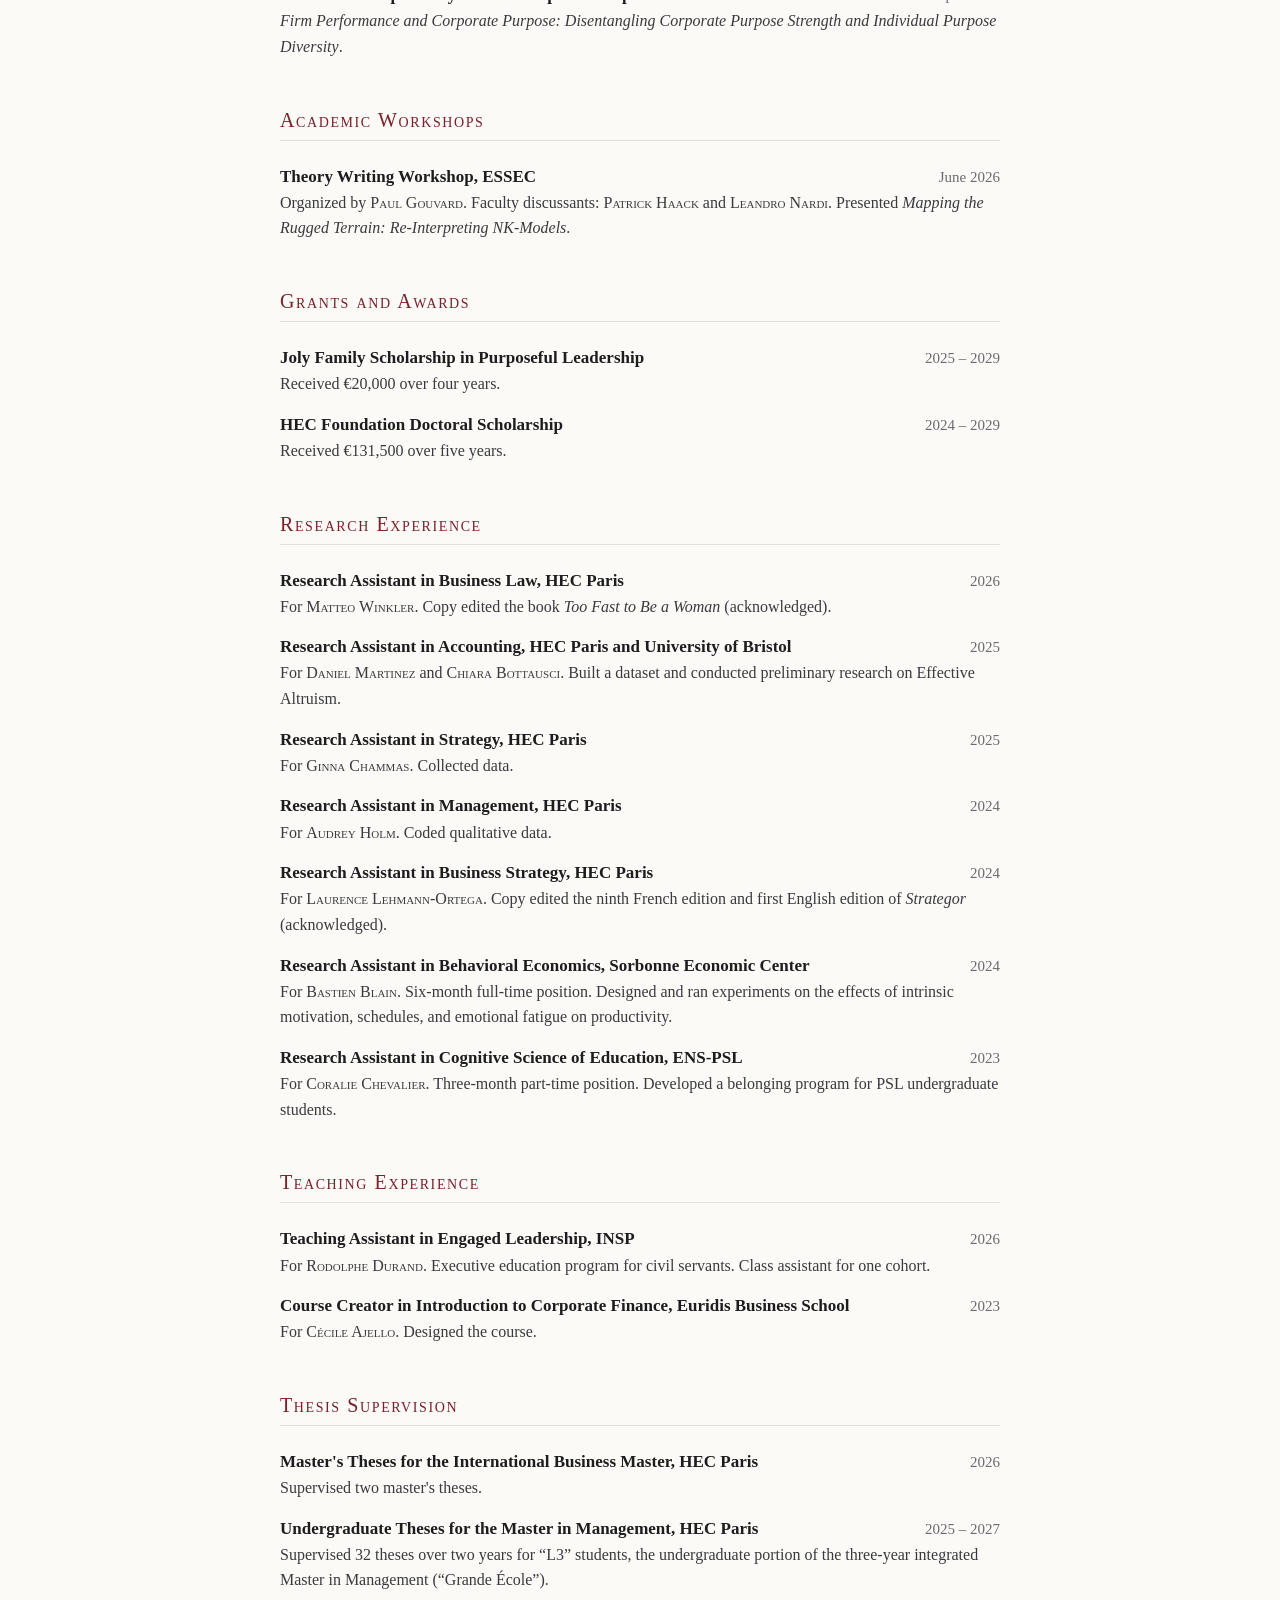
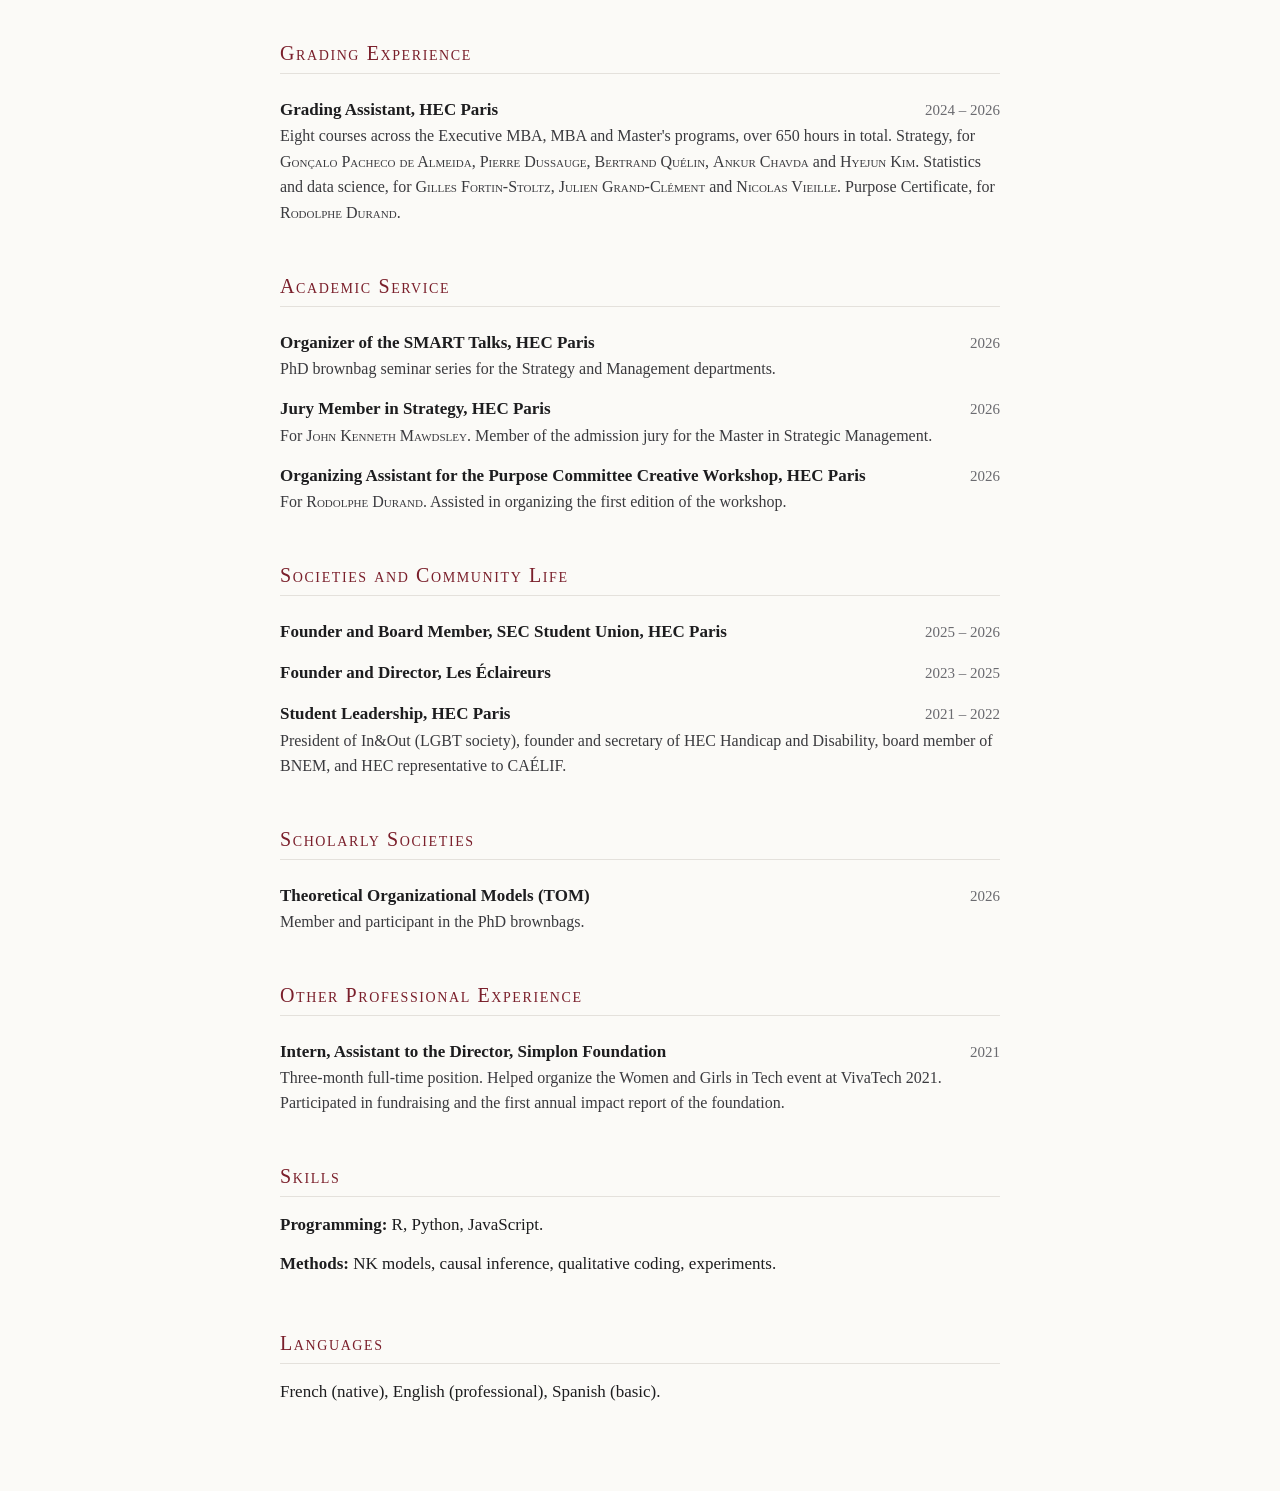
==== commit 3a72a578: "Add files via upload" ====
--- a/index.html
+++ b/index.html
@@ -57,8 +57,12 @@
 <p>arthur.bert@hec.edu</p>
 </div>
 <div data-custom-style="CV Contact">
-<p><span
-data-custom-style="CV Placeholder">https://arthur-bert.github.io/</span></p>
+<p><a href="mailto:arthur.bert@hec.edu"><span
+data-custom-style="Hyperlink">arthur.bert@hec.edu</span></a> · <span
+data-custom-style="Hyperlink"><a
+href="https://arthur-bert.github.io/">https://arthur-bert.github.io/</a></span>
+· <a href="https://orcid.org/0009-0001-7322-9434"><span
+data-custom-style="Hyperlink">https://orcid.org/0009-0001-7322-9434</span></a></p>
 </div>
 <div data-custom-style="CV Section Title">
 <p>Research Interests</p>
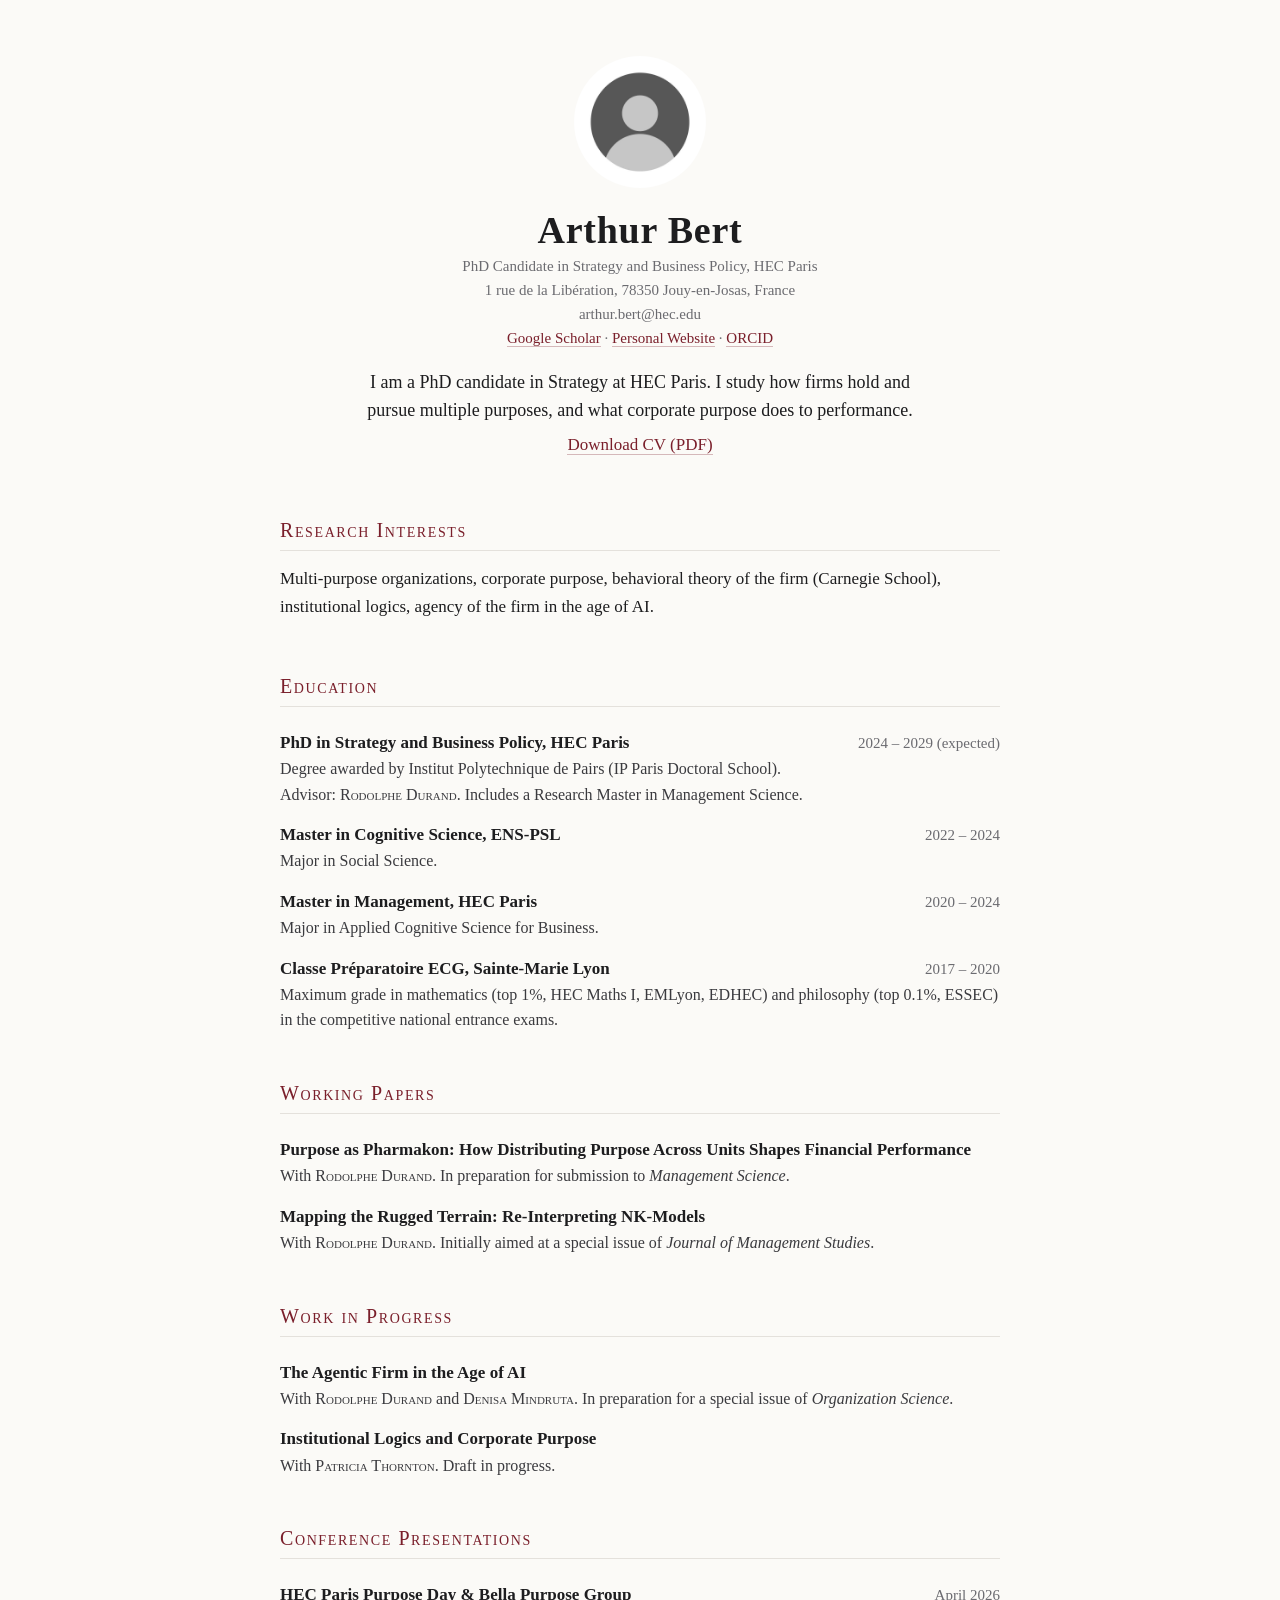
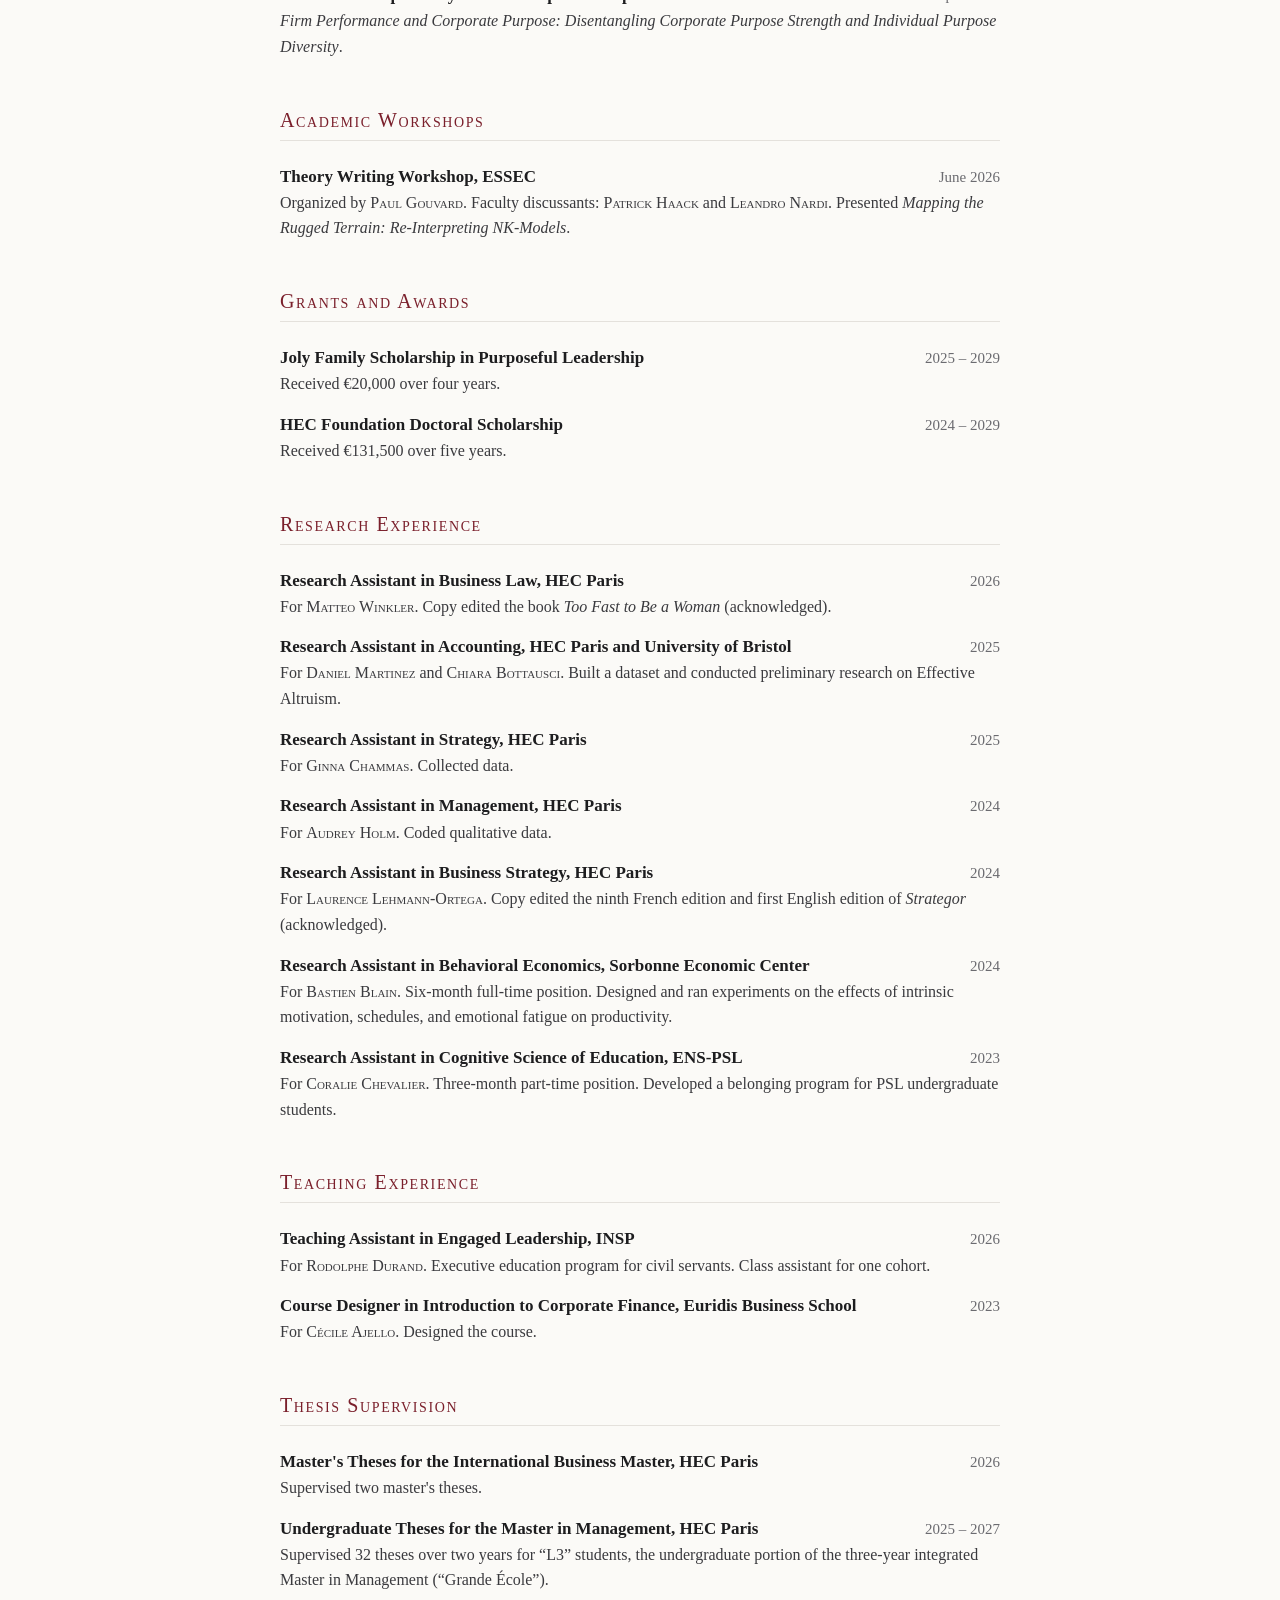
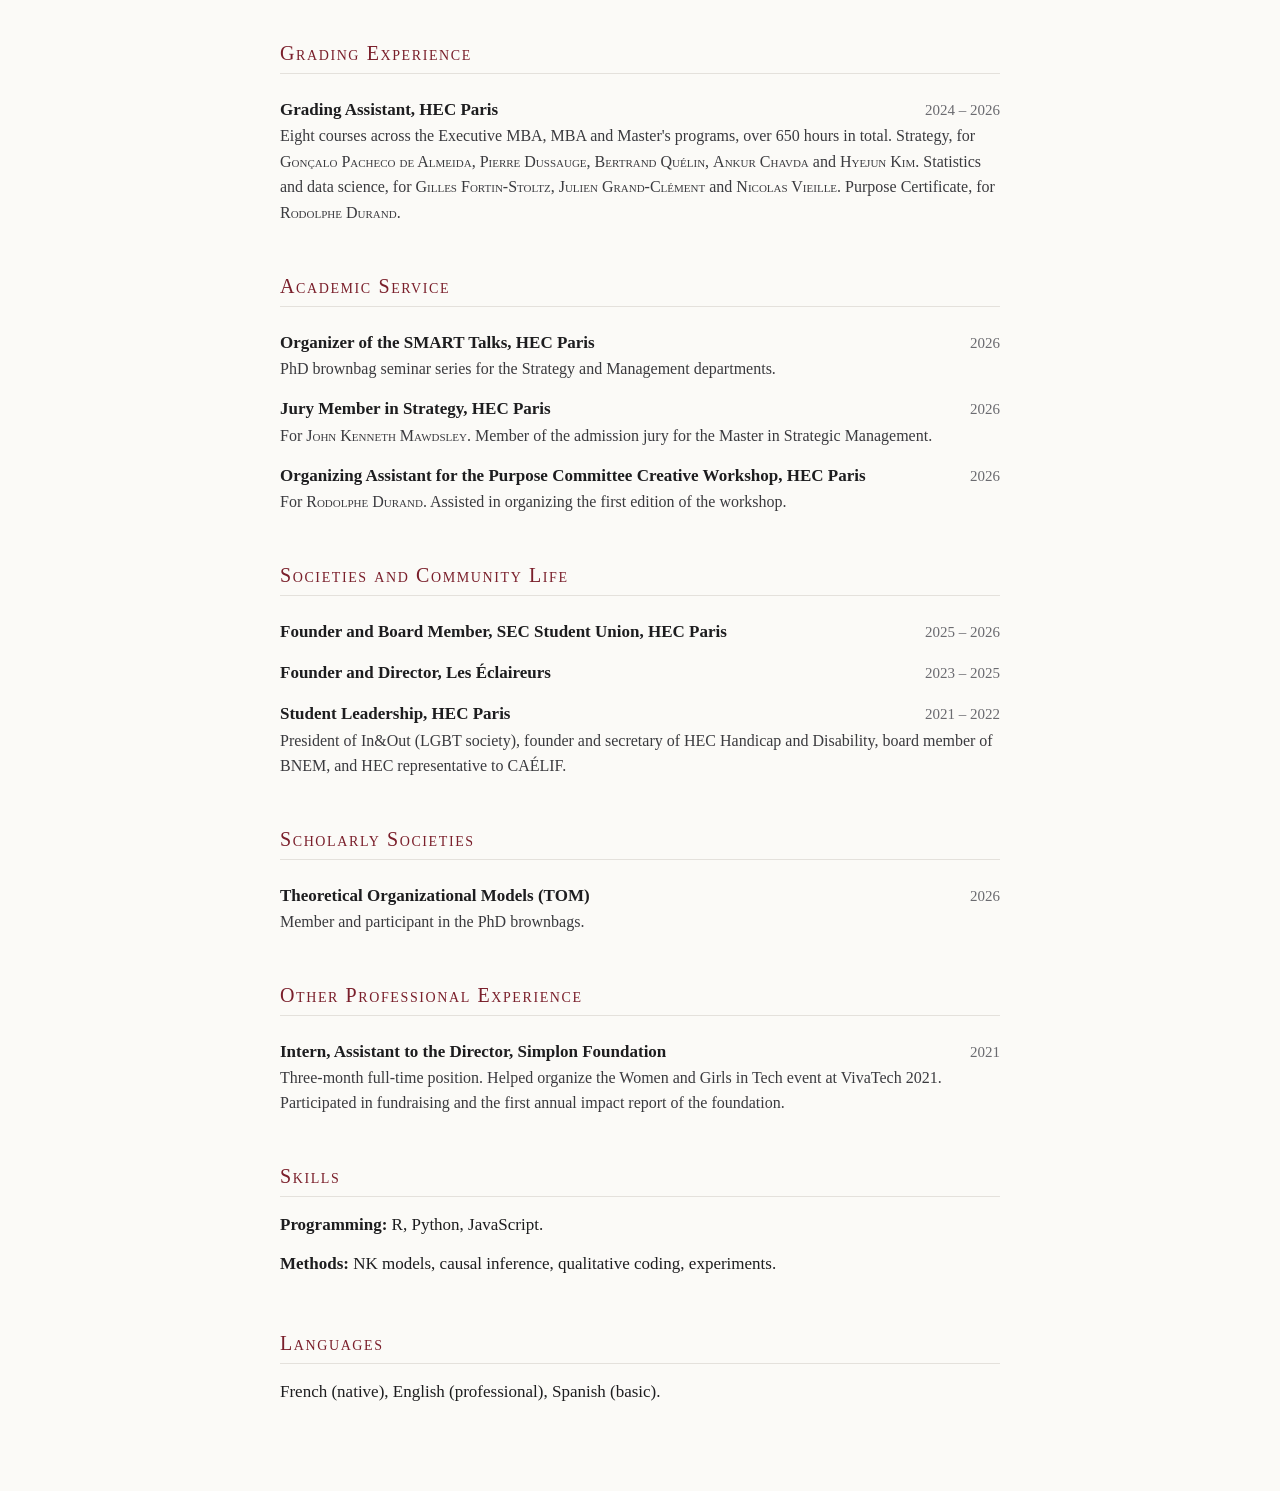
==== commit 6e530558: "Add files via upload" ====
--- a/index.html
+++ b/index.html
@@ -57,12 +57,13 @@
 <p>arthur.bert@hec.edu</p>
 </div>
 <div data-custom-style="CV Contact">
-<p><a href="mailto:arthur.bert@hec.edu"><span
-data-custom-style="Hyperlink">arthur.bert@hec.edu</span></a> · <span
-data-custom-style="Hyperlink"><a
-href="https://arthur-bert.github.io/">https://arthur-bert.github.io/</a></span>
-· <a href="https://orcid.org/0009-0001-7322-9434"><span
-data-custom-style="Hyperlink">https://orcid.org/0009-0001-7322-9434</span></a></p>
+<p><a
+href="https://scholar.google.com/citations?user=ilZyPbYAAAAJ"><span
+data-custom-style="Hyperlink">Google Scholar</span></a> · <a
+href="https://arthur-bert.github.io/"><span
+data-custom-style="Hyperlink">Personal Website</span></a> · <a
+href="https://orcid.org/0009-0001-7322-9434"><span
+data-custom-style="Hyperlink">ORCID</span></a></p>
 </div>
 <div data-custom-style="CV Section Title">
 <p>Research Interests</p>
@@ -287,7 +288,7 @@
 cohort.</p>
 </div>
 <div data-custom-style="CV Line">
-<p><span data-custom-style="CV Line Title">Course Creator in
+<p><span data-custom-style="CV Line Title">Course Designer in
 Introduction to Corporate Finance, Euridis Business School</span> <span
 data-custom-style="CV Dates">2023</span></p>
 </div>
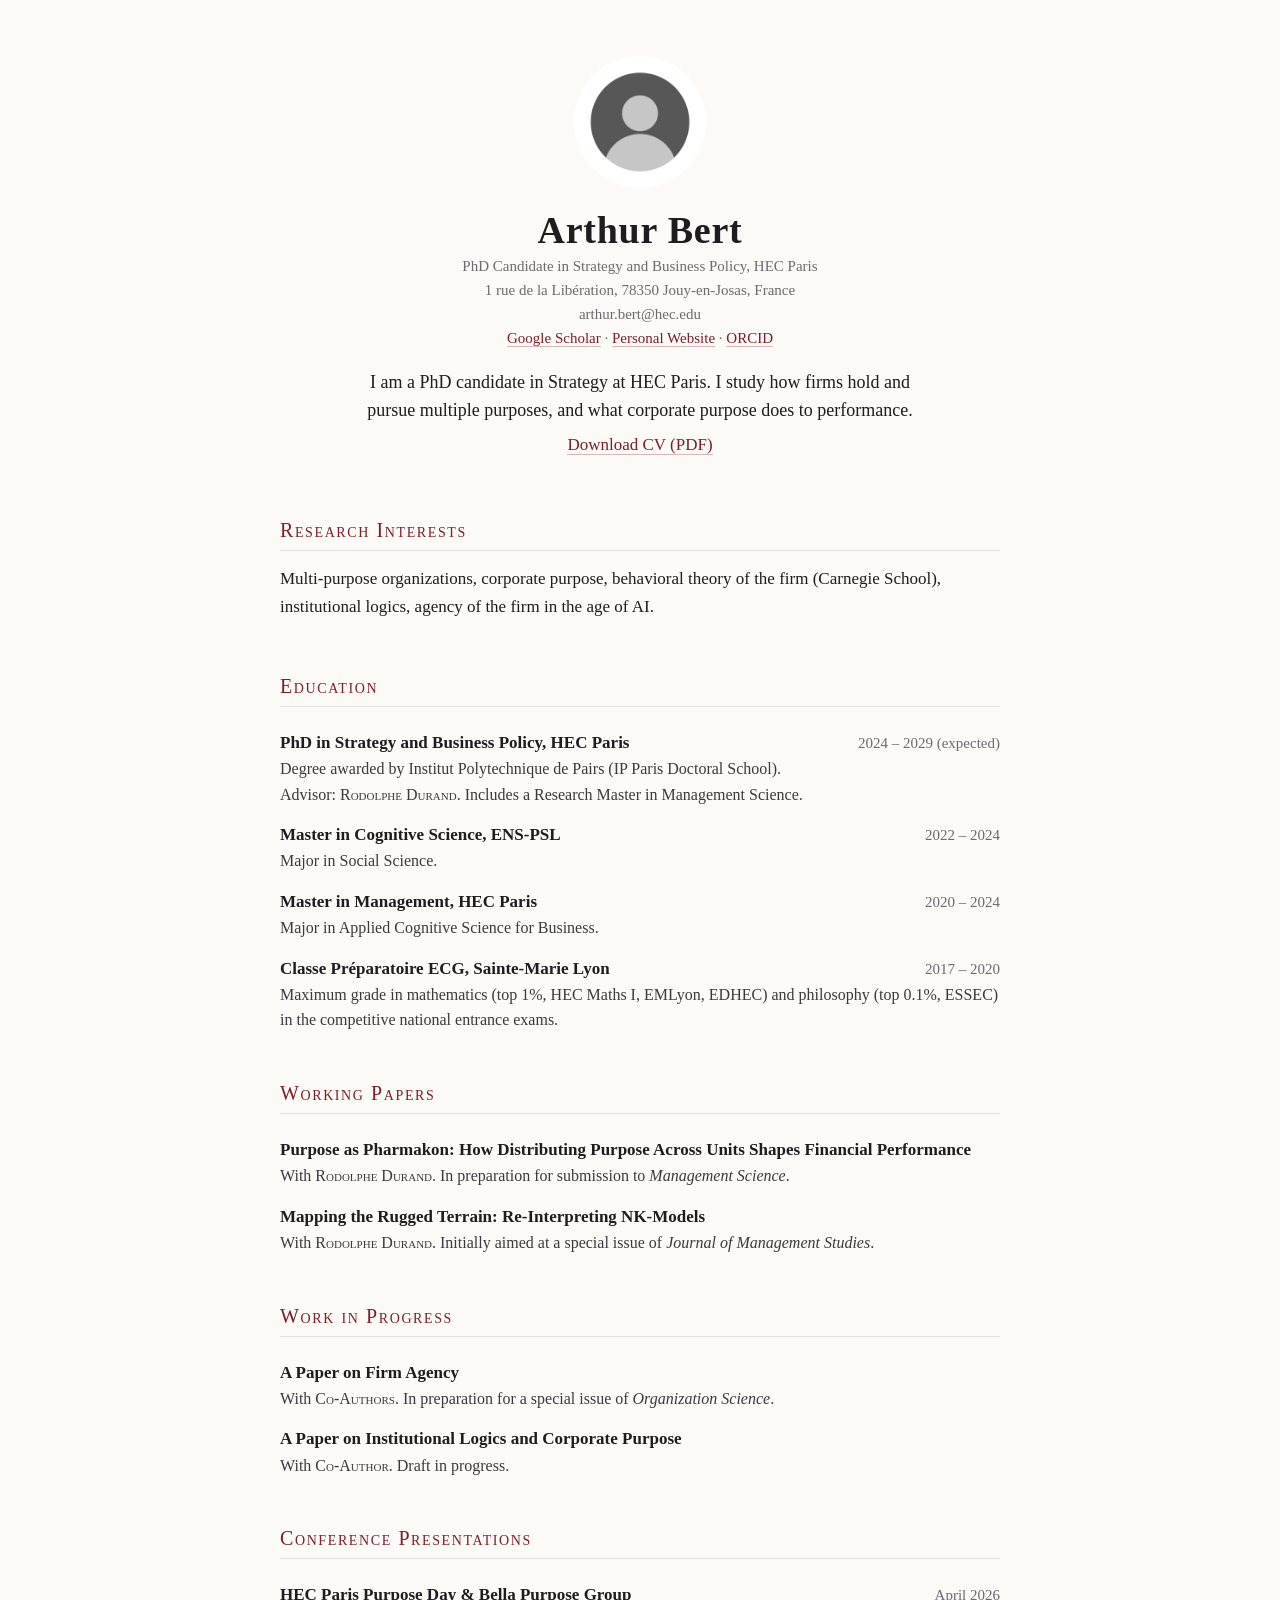
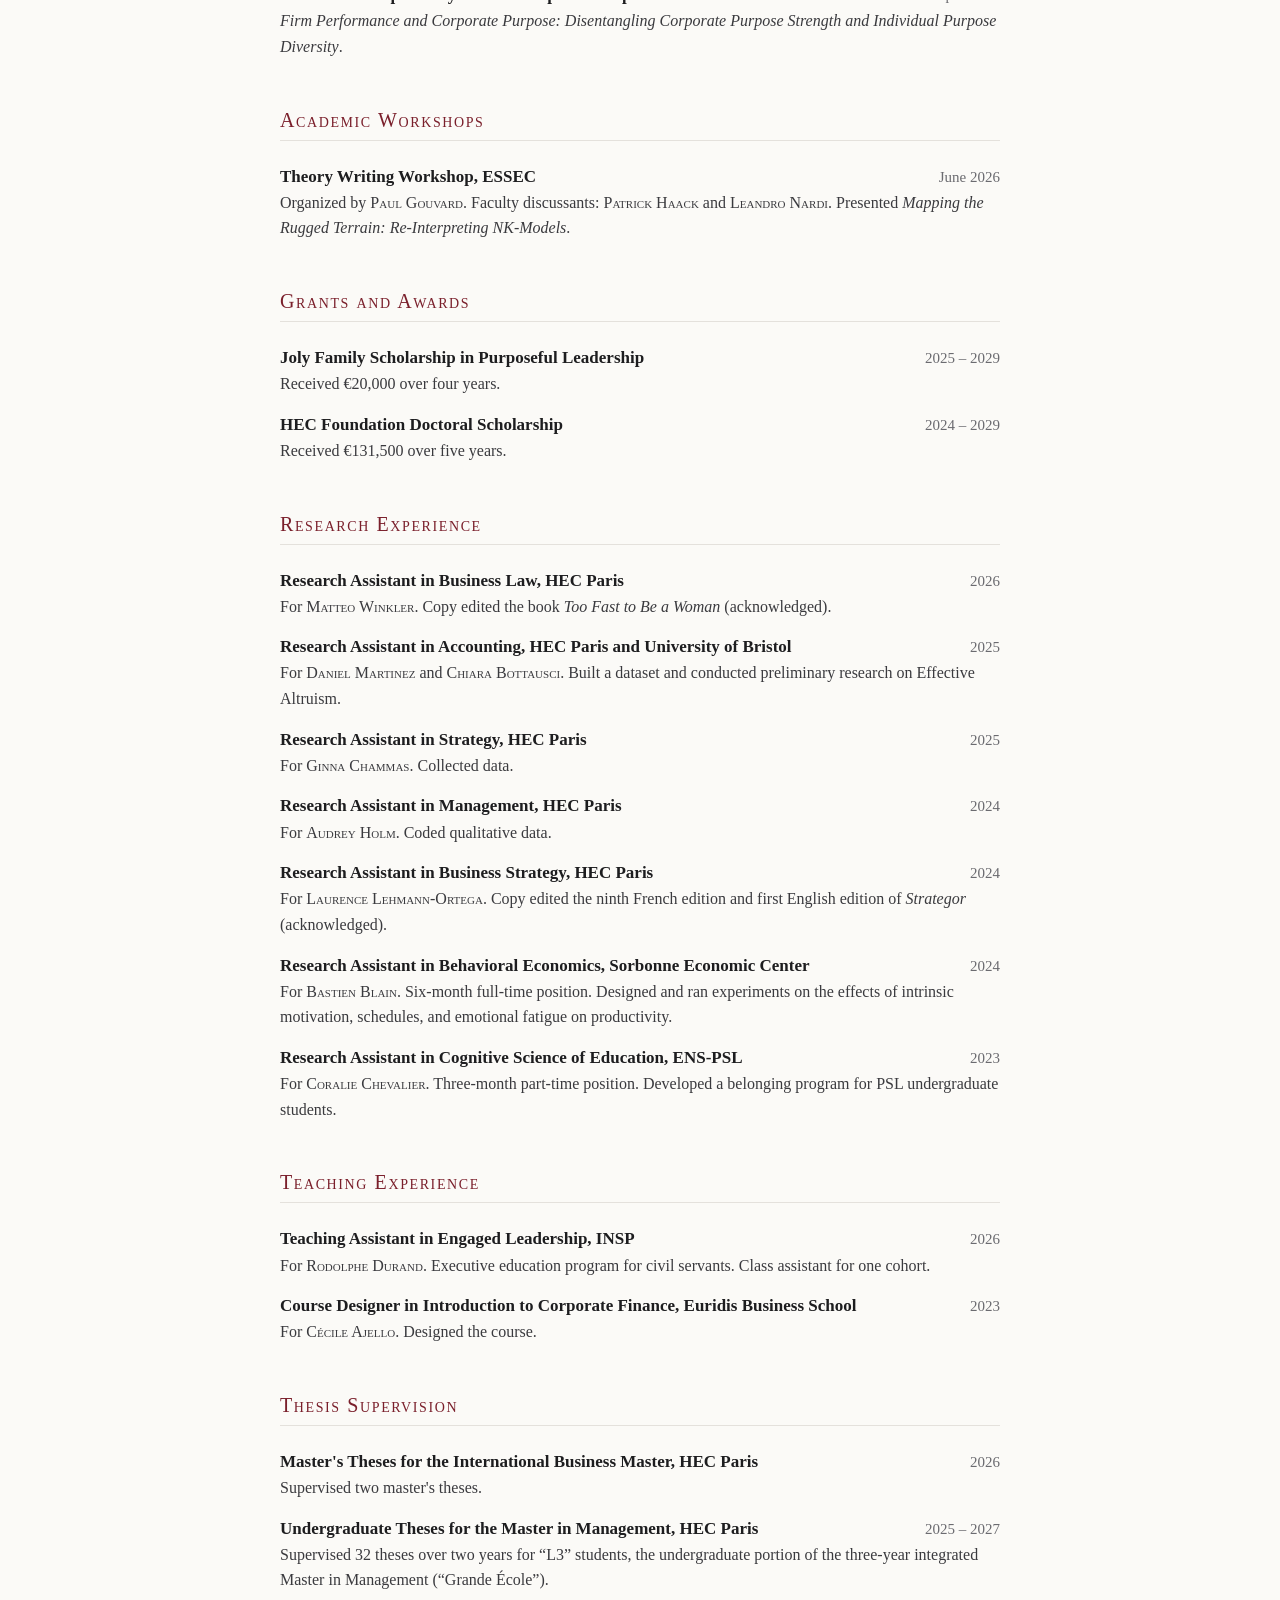
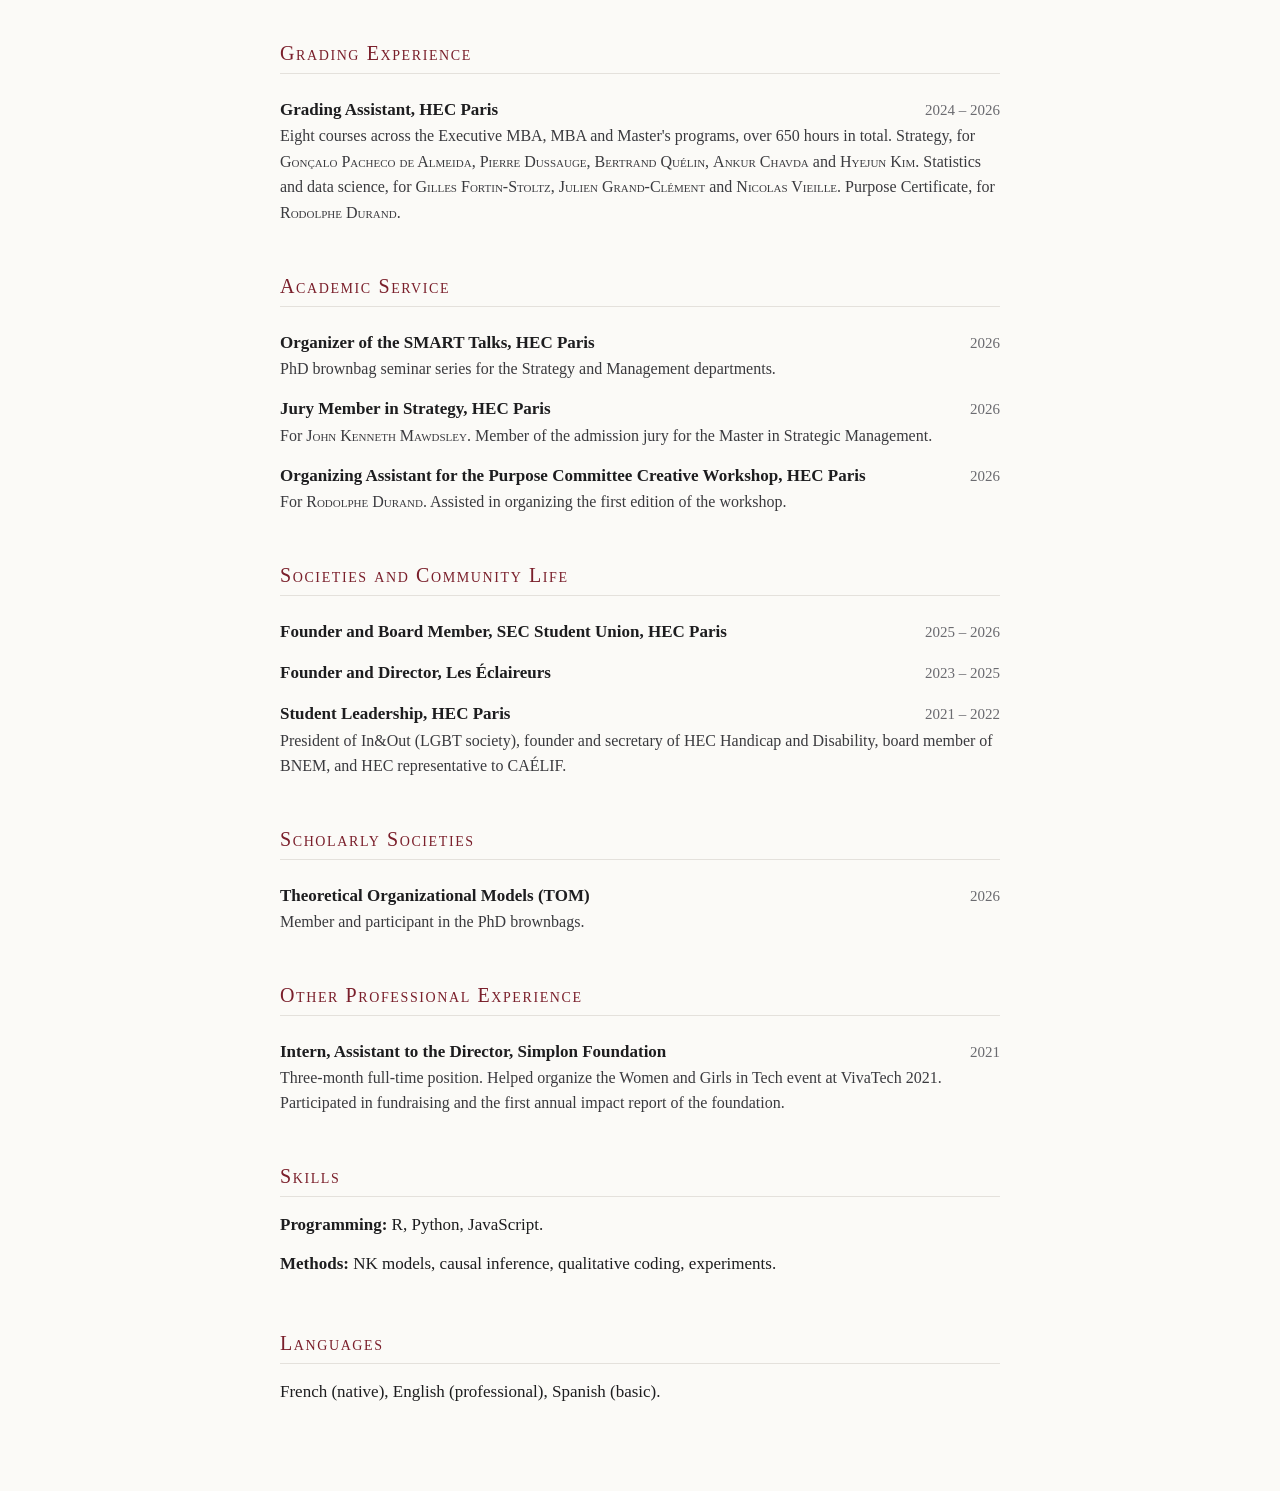
==== commit 0f8b3f07: "Add files via upload" ====
--- a/index.html
+++ b/index.html
@@ -137,22 +137,21 @@
 <p>Work in Progress</p>
 </div>
 <div data-custom-style="CV Line">
-<p><span data-custom-style="CV Line Title">The Agentic Firm in the Age
-of AI</span></p>
-</div>
-<div data-custom-style="CV Line Text">
-<p>With <span data-custom-style="CV Professor">Rodolphe Durand</span>
-and <span data-custom-style="CV Professor">Denisa Mindruta</span>. In
+<p><span data-custom-style="CV Line Title">A Paper on Firm
+Agency</span></p>
+</div>
+<div data-custom-style="CV Line Text">
+<p>With <span data-custom-style="CV Professor">Co-Authors</span>. In
 preparation for a special issue of <span
 data-custom-style="Emphasis">Organization Science</span>.</p>
 </div>
 <div data-custom-style="CV Line">
-<p><span data-custom-style="CV Line Title">Institutional Logics and
-Corporate Purpose</span></p>
-</div>
-<div data-custom-style="CV Line Text">
-<p>With <span data-custom-style="CV Professor">Patricia Thornton</span>.
-Draft in progress.</p>
+<p><span data-custom-style="CV Line Title">A Paper on Institutional
+Logics and Corporate Purpose</span></p>
+</div>
+<div data-custom-style="CV Line Text">
+<p>With <span data-custom-style="CV Professor">Co-Author</span>. Draft
+in progress.</p>
 </div>
 <div data-custom-style="CV Section Title">
 <p>Conference Presentations</p>
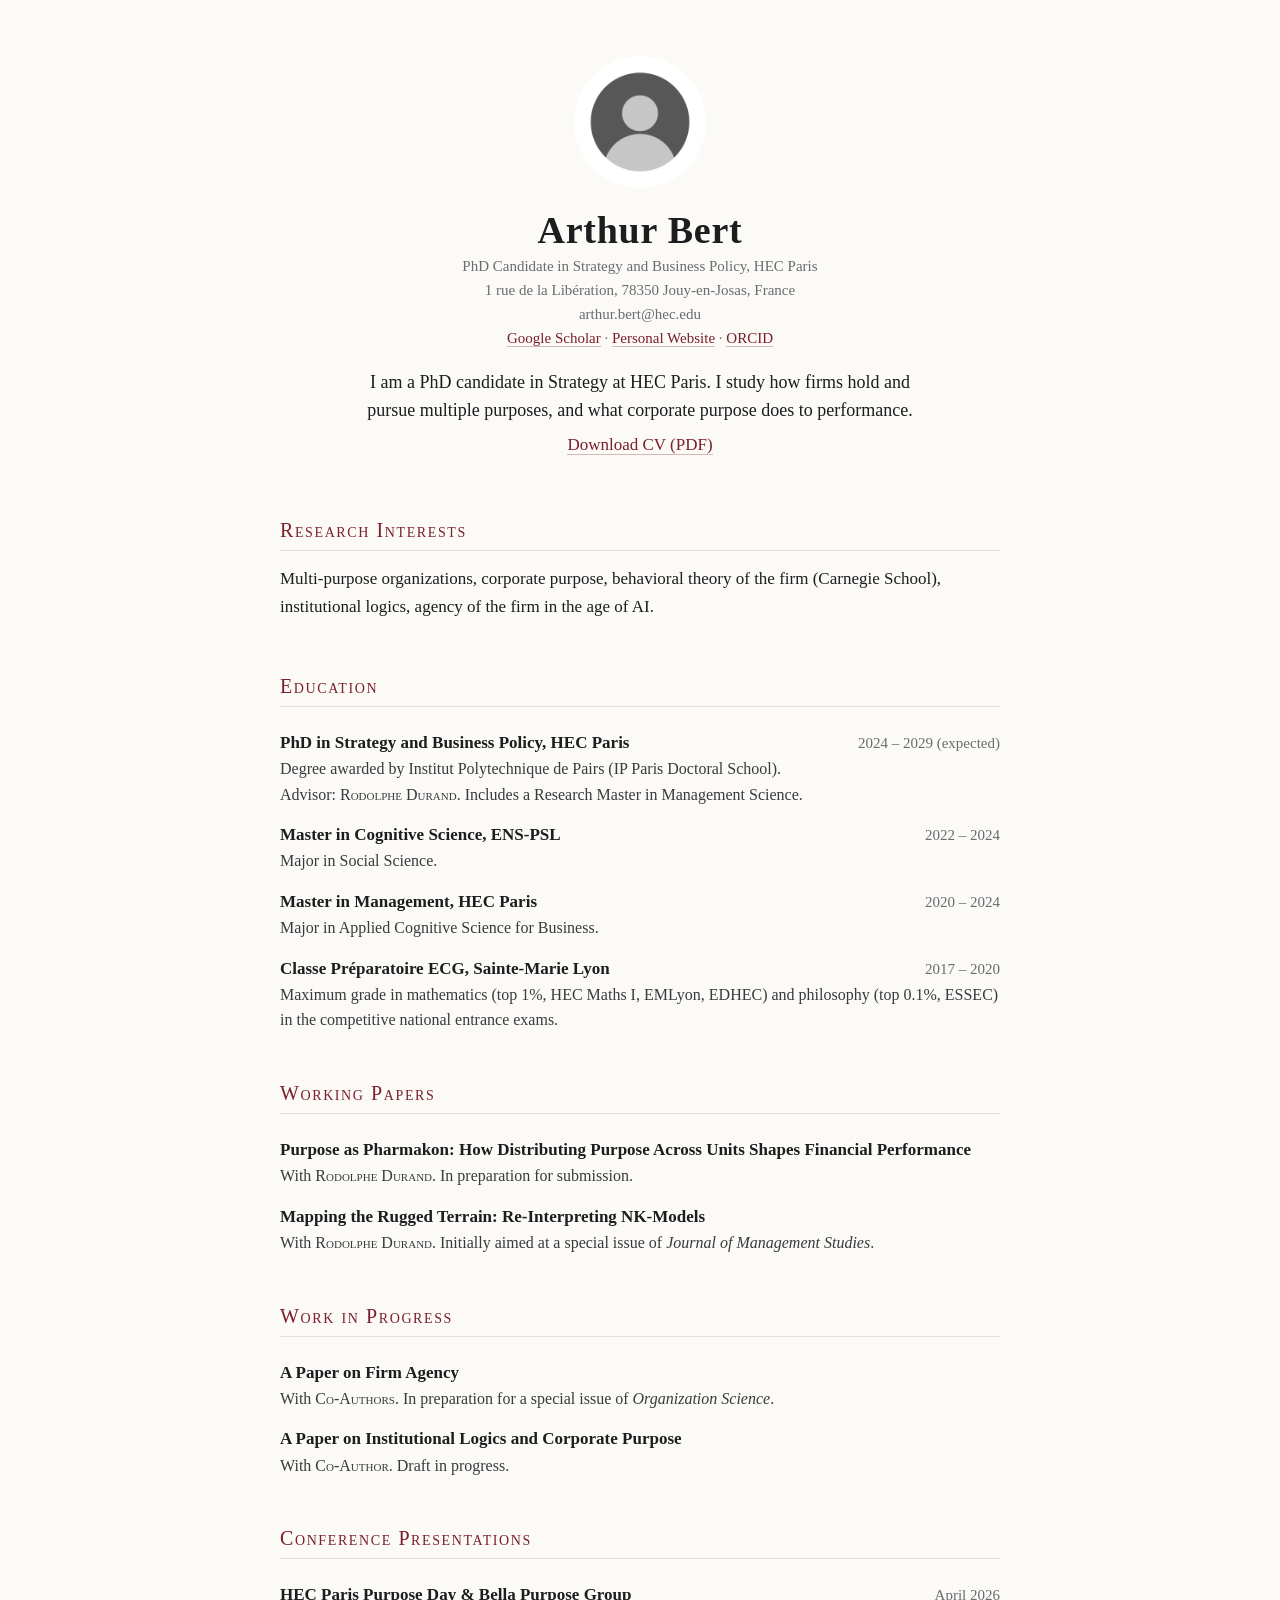
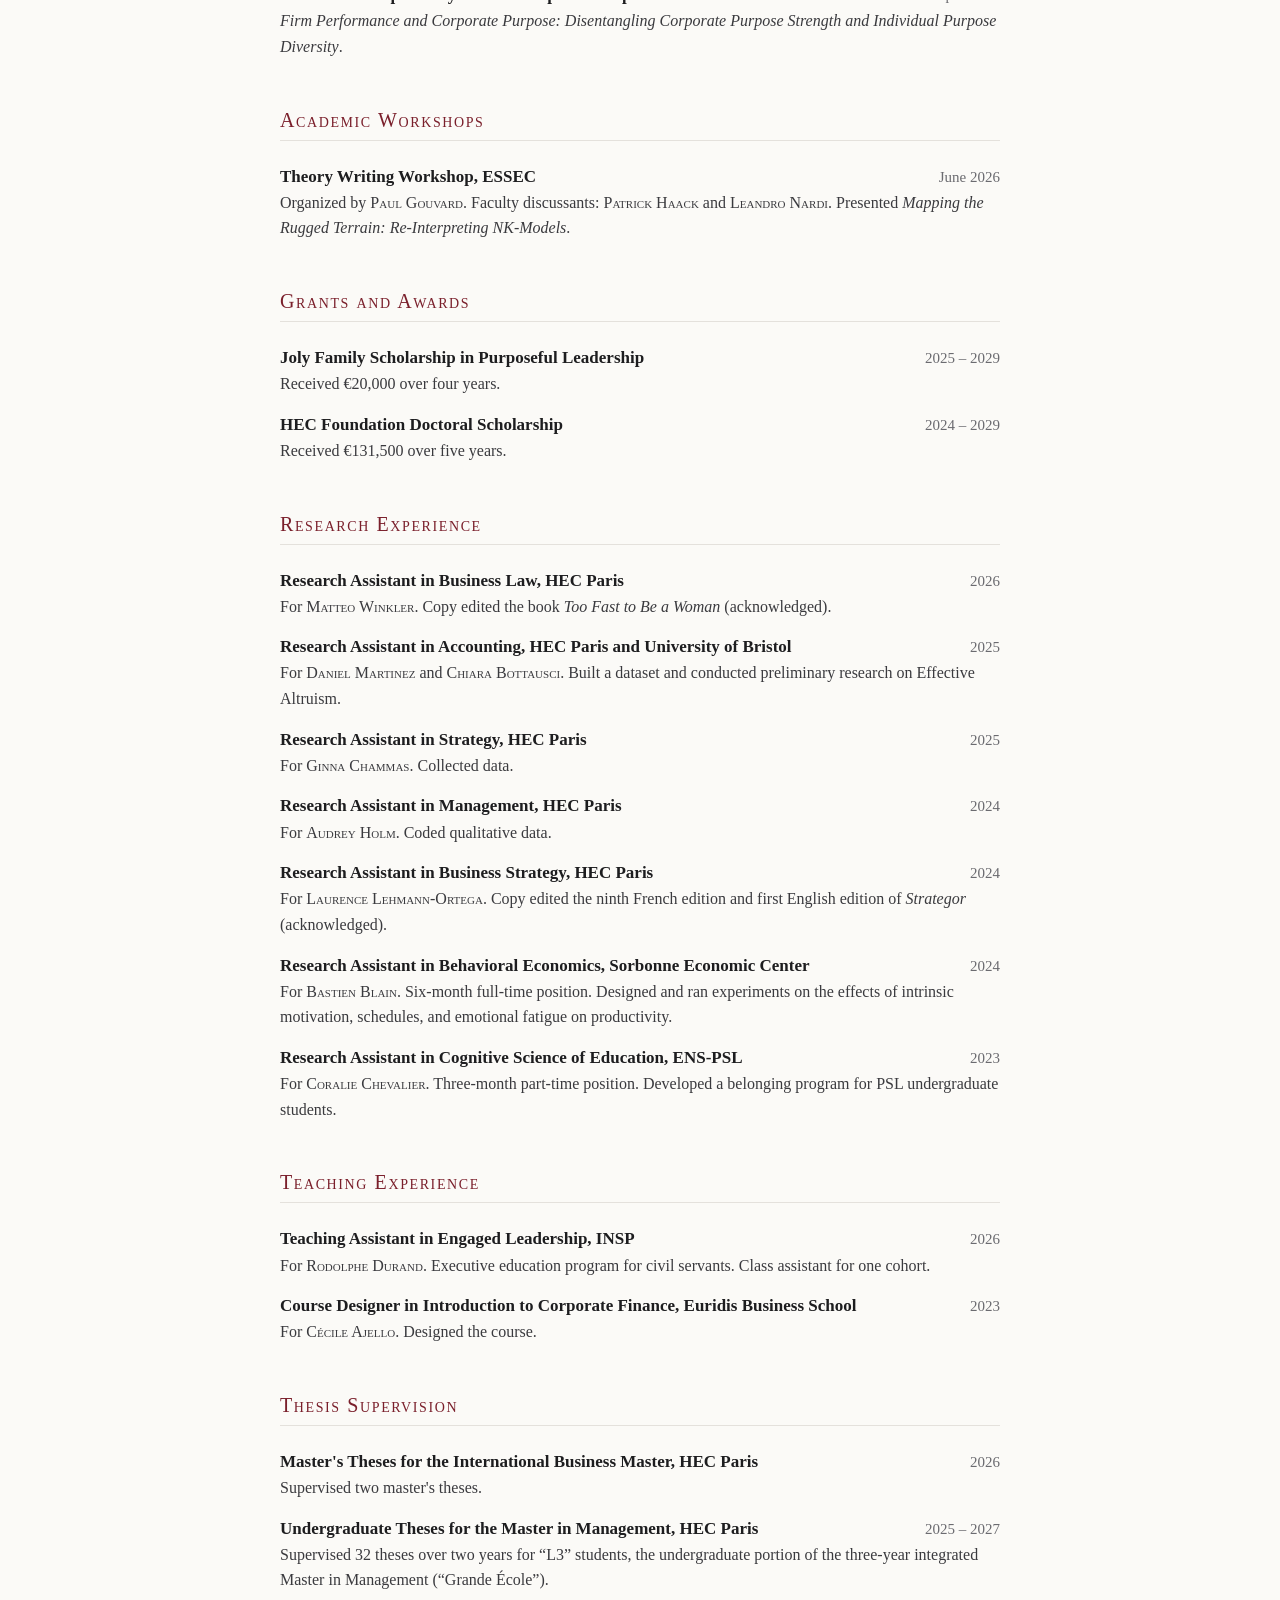
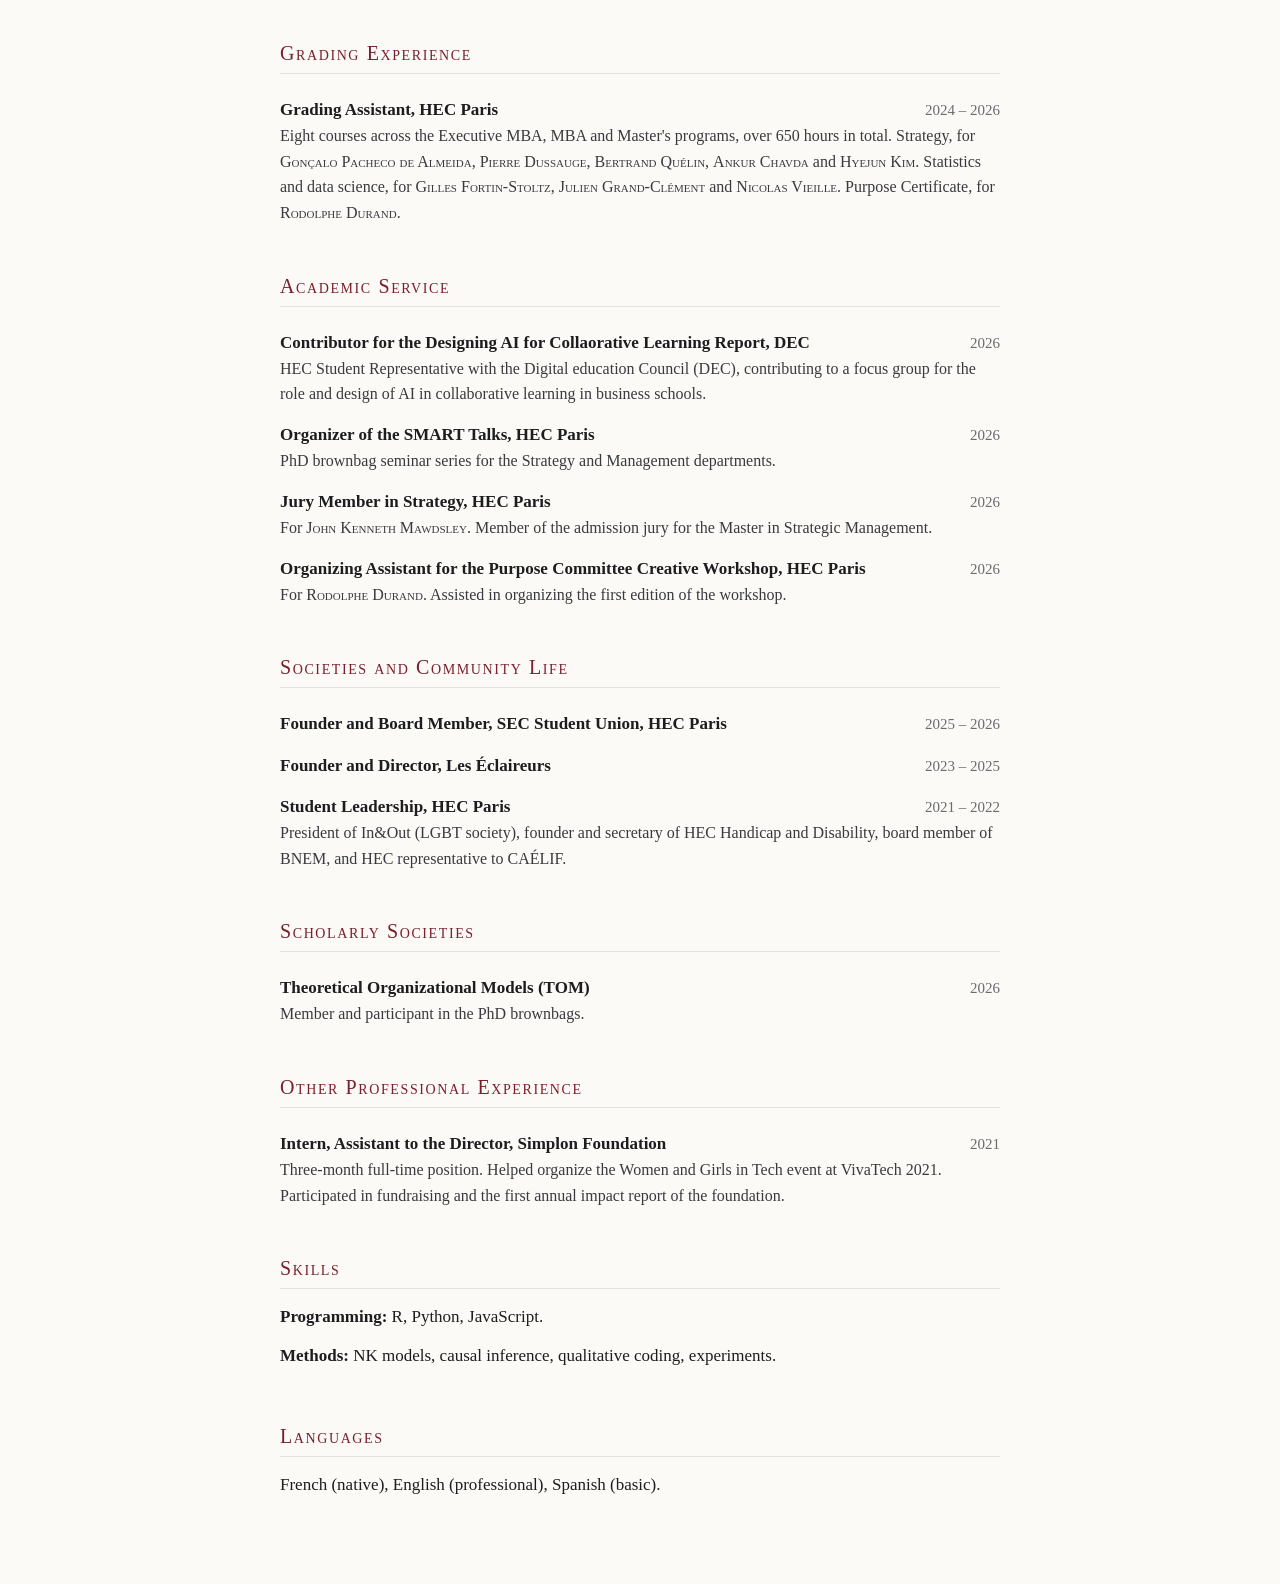
==== commit d26facf3: "Add files via upload" ====
--- a/index.html
+++ b/index.html
@@ -121,8 +121,7 @@
 </div>
 <div data-custom-style="CV Line Text">
 <p>With <span data-custom-style="CV Professor">Rodolphe Durand</span>.
-In preparation for submission to <span
-data-custom-style="Emphasis">Management Science</span>.</p>
+In preparation for submission.</p>
 </div>
 <div data-custom-style="CV Line">
 <p><span data-custom-style="CV Line Title">Mapping the Rugged Terrain:
@@ -341,6 +340,16 @@
 <p>Academic Service</p>
 </div>
 <div data-custom-style="CV Line">
+<p><span data-custom-style="CV Line Title">Contributor for the Designing
+AI for Collaorative Learning Report, DEC</span> <span
+data-custom-style="CV Dates">2026</span></p>
+</div>
+<div data-custom-style="CV Line Text">
+<p>HEC Student Representative with the Digital education Council (DEC),
+contributing to a focus group for the role and design of AI in
+collaborative learning in business schools.</p>
+</div>
+<div data-custom-style="CV Line">
 <p><span data-custom-style="CV Line Title">Organizer of the SMART Talks,
 HEC Paris</span> <span data-custom-style="CV Dates">2026</span></p>
 </div>
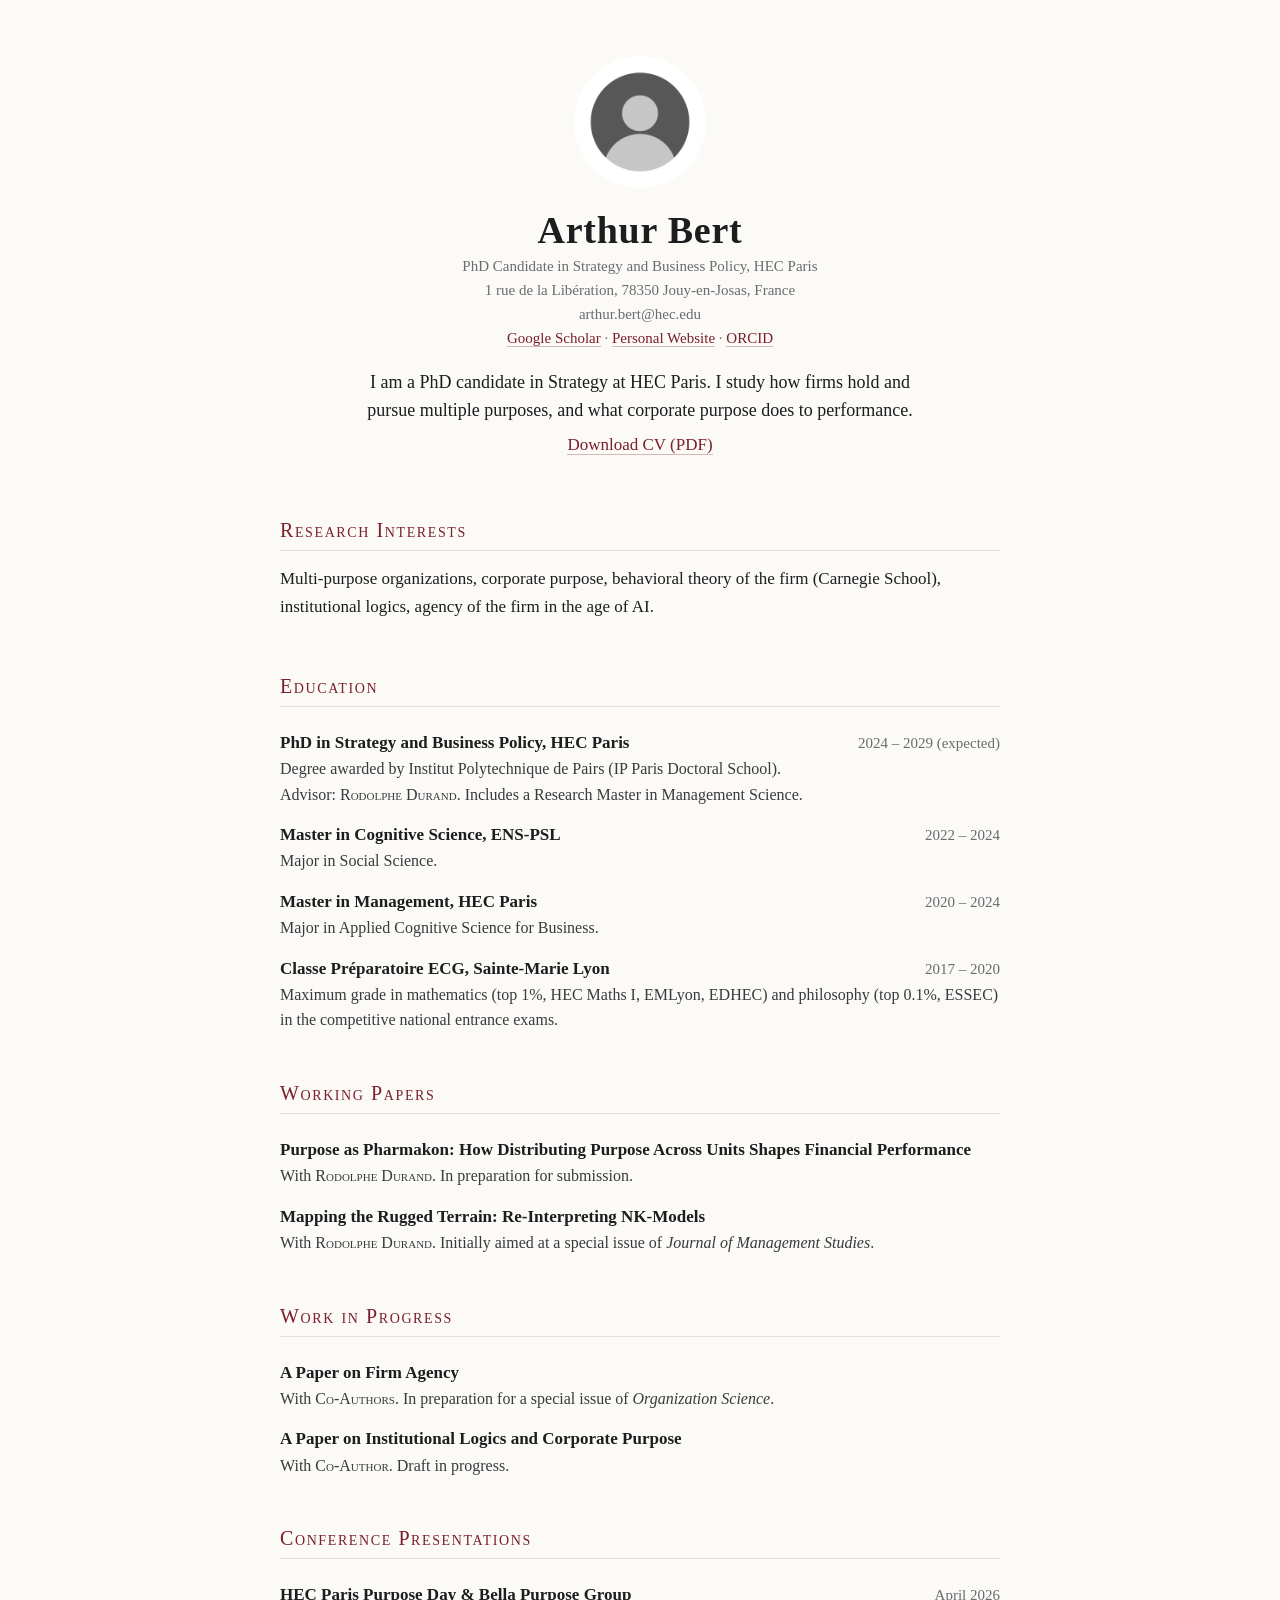
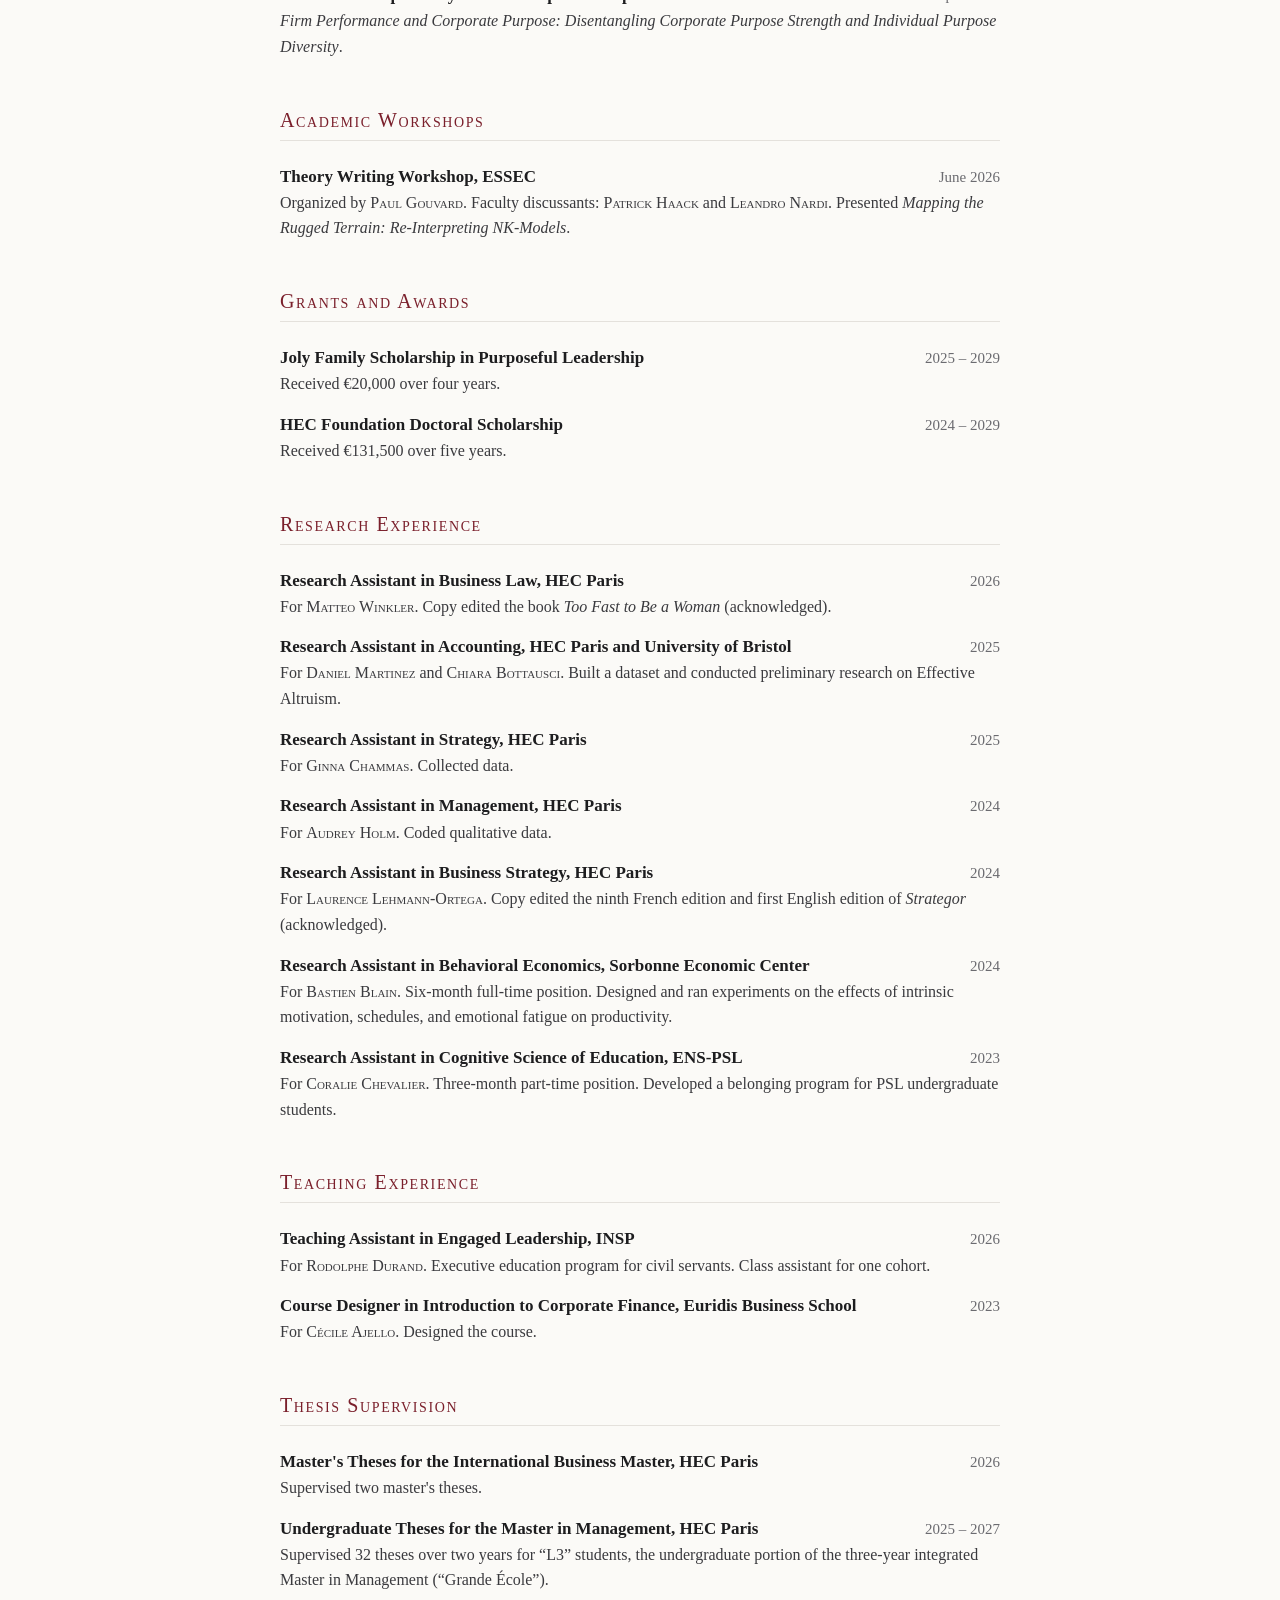
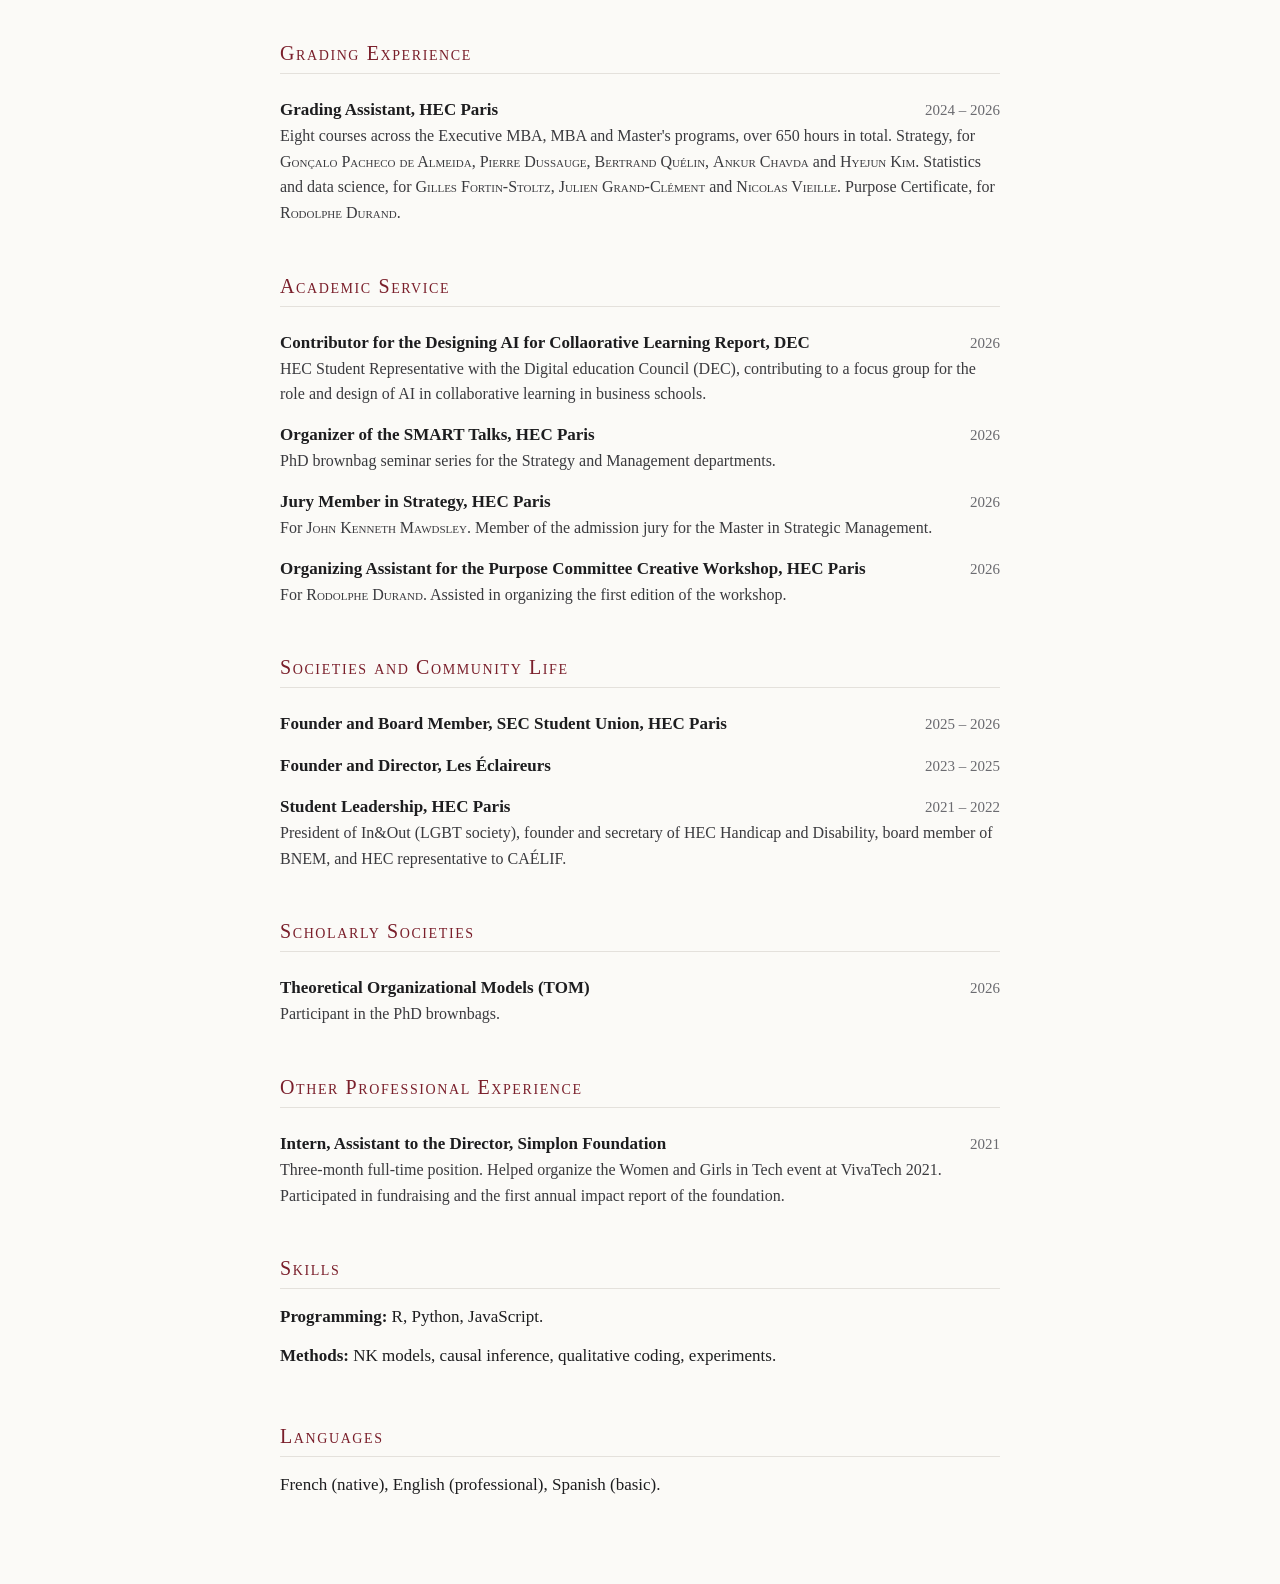
==== commit abcf312a: "Add files via upload" ====
--- a/index.html
+++ b/index.html
@@ -405,7 +405,7 @@
 Models (TOM)</span> <span data-custom-style="CV Dates">2026</span></p>
 </div>
 <div data-custom-style="CV Line Text">
-<p>Member and participant in the PhD brownbags.</p>
+<p>Participant in the PhD brownbags.</p>
 </div>
 <div data-custom-style="CV Section Title">
 <p>Other Professional Experience</p>
